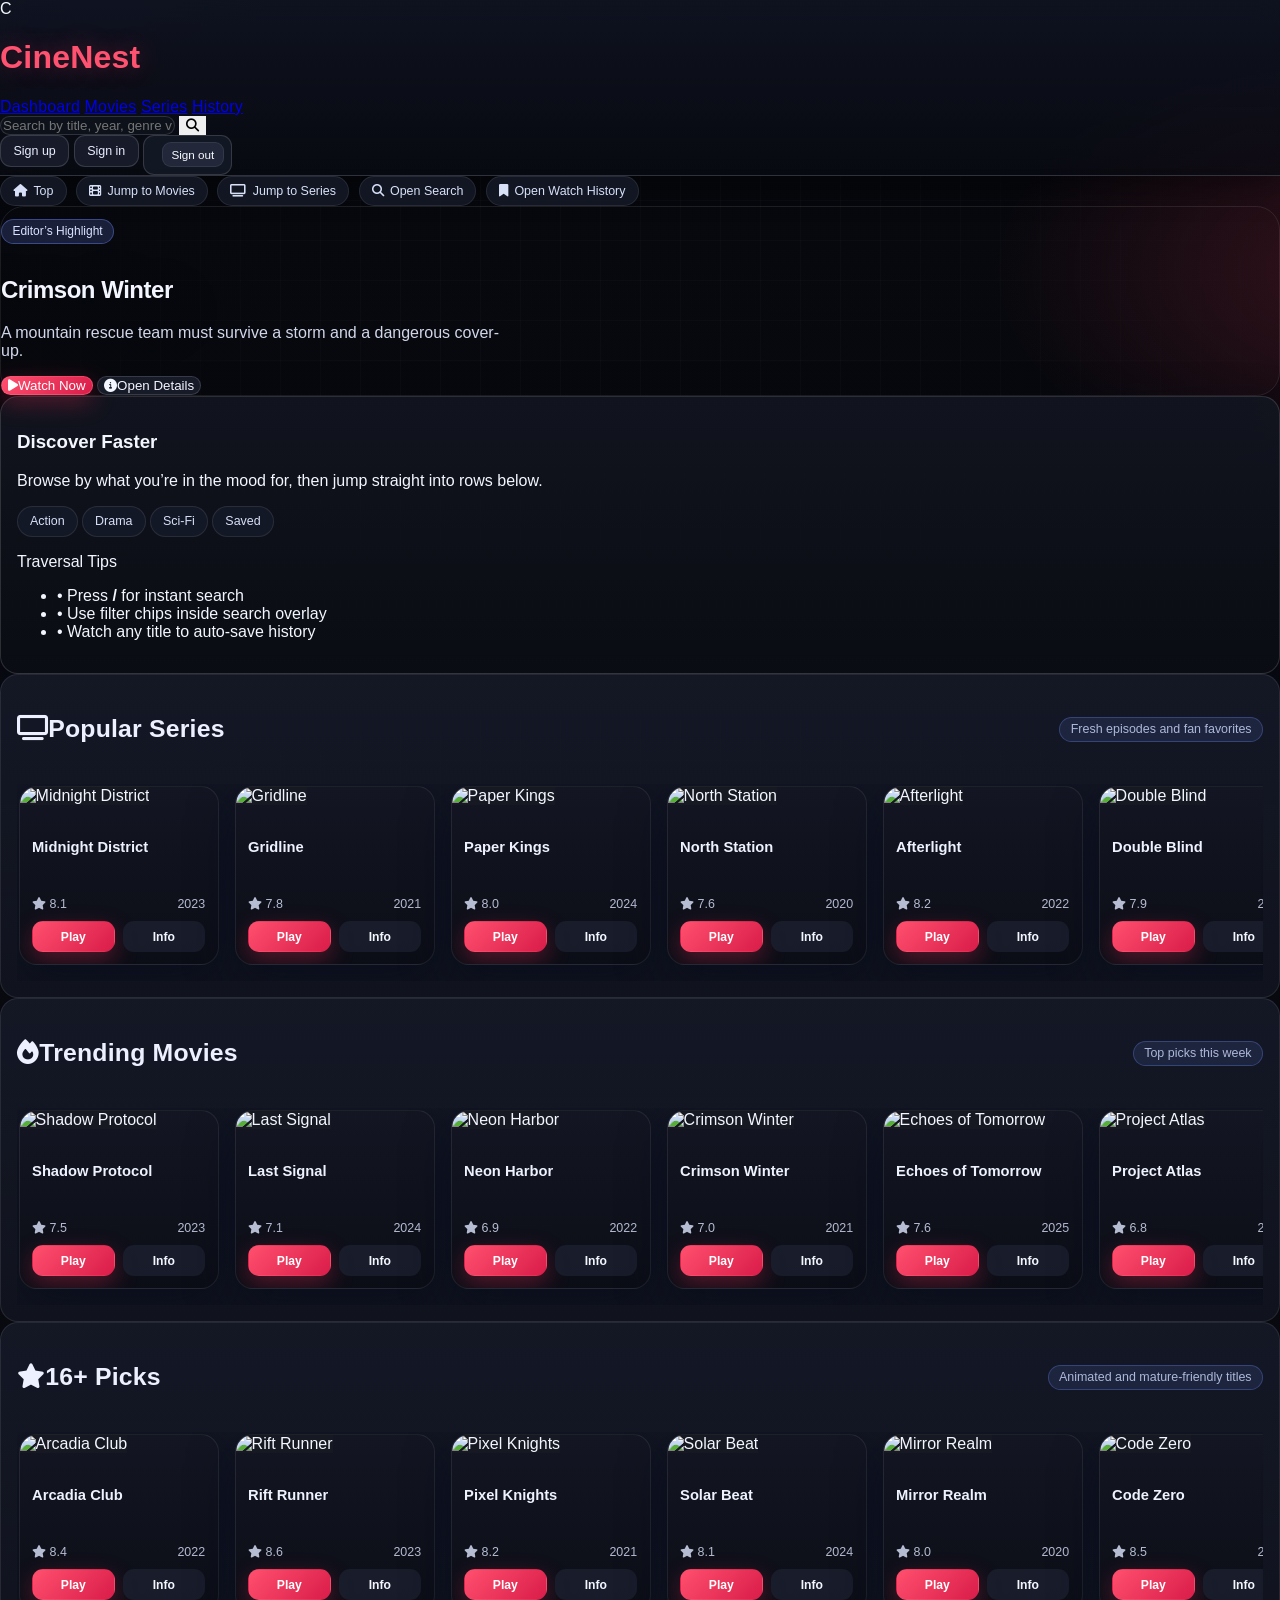
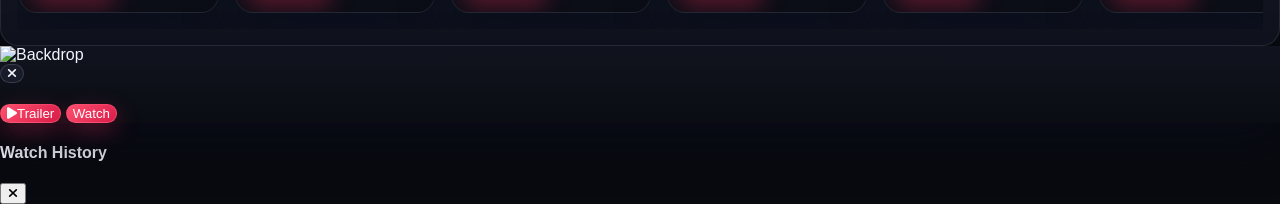
==== index.html @ 712f7b8d "5" ====
<!doctype html>
<html lang="en">
<head>
  <meta charset="UTF-8" />
  <meta name="viewport" content="width=device-width, initial-scale=1.0" />
  <title>CineNest • Discover What To Watch</title>
  <script src="https://cdn.tailwindcss.com"></script>
  <script>
    tailwind.config = {
      theme: {
        extend: {
          colors: {
            "netflix-red": "#E50914",
            "netflix-dark": "#141414",
            "netflix-black": "#000000"
          }
        }
      }
    };
  </script>
  <link rel="icon" href="data:image/svg+xml,%3Csvg xmlns='http://www.w3.org/2000/svg' viewBox='0 0 64 64'%3E%3Cdefs%3E%3ClinearGradient id='g' x1='0' y1='0' x2='1' y2='1'%3E%3Cstop offset='0%25' stop-color='%236d8bff'/%3E%3Cstop offset='100%25' stop-color='%23ff3d5e'/%3E%3C/linearGradient%3E%3C/defs%3E%3Crect width='64' height='64' rx='14' fill='%23090a0f'/%3E%3Cpath d='M16 44V20h6l8 12 8-12h6v24h-6V30l-8 12-8-12v14z' fill='url(%23g)'/%3E%3C/svg%3E" />
  <link rel="stylesheet" href="https://cdnjs.cloudflare.com/ajax/libs/font-awesome/6.5.2/css/all.min.css" />
  <link rel="stylesheet" href="styles.css" />
</head>
<body class="bg-netflix-black text-white min-h-screen app-theme">
  <header id="navbar" class="fixed top-0 inset-x-0 z-50 bg-black/60 backdrop-blur border-b border-white/10">
    <div class="app-shell px-4 lg:px-8 py-4 flex items-center justify-between gap-4">
      <div class="flex items-center gap-3">
        <div class="h-9 w-9 rounded-xl bg-gradient-to-br from-indigo-400 to-rose-500 grid place-items-center font-black text-black">C</div>
        <h1 class="text-netflix-red text-2xl font-bold cursor-pointer brand-mark" onclick="location.href='index.html'">CineNest</h1>
      </div>

      <nav class="hidden lg:flex items-center gap-6 text-sm text-gray-200">
        <a href="#" id="navHome" class="hover:text-white">Dashboard</a>
        <a href="#" id="navMovies" class="hover:text-white">Movies</a>
        <a href="#" id="navTv" class="hover:text-white">Series</a>
        <a href="#" id="navList" class="hover:text-white">History</a>
      </nav>

      <div class="w-full max-w-2xl flex items-center gap-2">
        <div class="relative flex-1 min-w-0">
          <input id="searchInput" class="w-full bg-zinc-900 border border-zinc-700 rounded px-4 py-2 text-sm" placeholder="Search by title, year, genre vibe..." />
          <button id="searchBtn" class="absolute right-2 top-1/2 -translate-y-1/2 h-8 w-8 rounded hover:bg-zinc-800 text-gray-400" aria-label="Search">
            <i class="fa-solid fa-magnifying-glass"></i>
          </button>
        </div>
        <button id="signUpBtn" class="auth-btn">Sign up</button>
        <button id="signInBtn" class="auth-btn">Sign in</button>
        <div id="accountPill" class="hidden account-pill">
          <span id="accountName" class="truncate max-w-[100px]"></span>
          <button id="signOutBtn" class="account-signout">Sign out</button>
        </div>
      </div>
    </div>
  </header>

  <main class="pt-24 app-shell px-4 lg:px-8 pb-12">
    <section class="top-utility-bar mt-2 mb-5">
      <button data-qol-scroll="top" class="utility-pill"><i class="fa-solid fa-house"></i>Top</button>
      <button data-qol-scroll="movies" class="utility-pill"><i class="fa-solid fa-film"></i>Jump to Movies</button>
      <button data-qol-scroll="tv" class="utility-pill"><i class="fa-solid fa-tv"></i>Jump to Series</button>
      <button data-qol-action="search" class="utility-pill"><i class="fa-solid fa-magnifying-glass"></i>Open Search</button>
      <button data-qol-action="list" class="utility-pill"><i class="fa-solid fa-bookmark"></i>Open Watch History</button>
    </section>

    <section id="homeLanding" class="grid grid-cols-1 xl:grid-cols-12 gap-6">
      <div class="xl:col-span-8 relative h-[66vh] overflow-hidden hero-panel">
        <div id="heroBackdrop" class="absolute inset-0 bg-cover bg-center"></div>
        <div class="absolute inset-0 bg-gradient-to-r from-black via-black/40 to-transparent"></div>
        <div class="absolute inset-0 bg-gradient-to-t from-black to-transparent"></div>
        <div class="relative z-10 h-full flex items-end">
          <div class="px-6 lg:px-10 pb-10 max-w-2xl">
            <p class="hero-kicker">Editor’s Highlight</p>
            <h2 id="heroTitle" class="text-4xl lg:text-6xl font-bold">Loading...</h2>
            <p id="heroOverview" class="mt-4 text-gray-300 line-clamp-3">Fetching featured content...</p>
            <div class="mt-6 flex flex-wrap gap-3">
              <button id="heroPlay" class="bg-white text-black px-6 py-3 rounded font-semibold"><i class="fa-solid fa-play mr-2"></i>Watch Now</button>
              <button id="heroInfo" class="bg-zinc-700/80 px-6 py-3 rounded font-semibold"><i class="fa-solid fa-circle-info mr-2"></i>Open Details</button>
            </div>
          </div>
        </div>
      </div>

      <aside class="xl:col-span-4 content-block flex flex-col gap-4">
        <h3 class="text-xl font-semibold">Discover Faster</h3>
        <p class="text-sm text-gray-300">Browse by what you’re in the mood for, then jump straight into rows below.</p>
        <div class="grid grid-cols-2 gap-2">
          <button data-qol-scroll="movies" class="utility-pill justify-center">Action</button>
          <button data-qol-scroll="tv" class="utility-pill justify-center">Drama</button>
          <button data-qol-action="search" class="utility-pill justify-center">Sci-Fi</button>
          <button data-qol-action="list" class="utility-pill justify-center">Saved</button>
        </div>
        <div class="rounded-xl border border-white/10 bg-black/25 p-3 text-sm text-gray-300">
          <p class="font-semibold text-white mb-1">Traversal Tips</p>
          <ul class="space-y-1">
            <li>• Press <strong>/</strong> for instant search</li>
            <li>• Use filter chips inside search overlay</li>
            <li>• Watch any title to auto-save history</li>
          </ul>
        </div>
      </aside>
    </section>

    <section class="py-8 space-y-8">
      <div id="tvSection" class="content-block">
        <div class="row-head">
          <h3><i class="fa-solid fa-tv text-netflix-red mr-2"></i>Popular Series</h3>
          <span class="row-caption">Fresh episodes and fan favorites</span>
        </div>
        <div id="tvRow" class="card-row"></div>
      </div>

      <div id="moviesSection" class="content-block">
        <div class="row-head">
          <h3><i class="fa-solid fa-fire text-netflix-red mr-2"></i>Trending Movies</h3>
          <span class="row-caption">Top picks this week</span>
        </div>
        <div id="moviesRow" class="card-row"></div>
      </div>

      <div class="content-block">
        <div class="row-head">
          <h3><i class="fa-solid fa-star text-netflix-red mr-2"></i>16+ Picks</h3>
          <span class="row-caption">Animated and mature-friendly titles</span>
        </div>
        <div id="animeRow" class="card-row"></div>
      </div>
    </section>
  </main>

  <div id="searchPageOverlay" class="hidden">
    <div class="search-page-shell">
      <button id="closeSearchPageOverlay" class="search-overlay-close" aria-label="Close search overlay">
        <i class="fa-solid fa-xmark"></i>
      </button>
      <iframe id="searchPageFrame" title="Search Results" src="about:blank"></iframe>
    </div>
  </div>

  <div id="detailModal" class="hidden fixed inset-0 z-[70] bg-black/80 p-4 lg:p-10">
    <div class="max-w-5xl mx-auto bg-zinc-900 border border-zinc-700 rounded-xl overflow-hidden max-h-full flex flex-col">
      <div class="relative h-64 lg:h-80">
        <img id="detailBackdrop" class="w-full h-full object-cover" alt="Backdrop" />
        <div class="absolute inset-0 bg-gradient-to-t from-zinc-900 to-transparent"></div>
        <button id="closeDetail" class="absolute top-4 right-4 h-10 w-10 rounded-full bg-black/70"><i class="fa-solid fa-xmark"></i></button>
        <div class="absolute bottom-4 left-4 right-4 flex items-end justify-between gap-4">
          <div>
            <h4 id="detailTitle" class="text-2xl lg:text-4xl font-bold"></h4>
            <p id="detailMeta" class="text-sm text-gray-200 mt-1"></p>
          </div>
          <div class="flex gap-2">
            <button id="trailerBtn" class="bg-netflix-red px-4 py-2 rounded font-semibold"><i class="fa-solid fa-play mr-1"></i>Trailer</button>
            <button id="watchBtn" class="bg-white text-black px-4 py-2 rounded font-semibold">Watch</button>
          </div>
        </div>
      </div>
      <div class="p-4 lg:p-6 overflow-auto space-y-4">
        <p id="detailOverview" class="text-gray-300"></p>
        <div id="trailerWrap" class="hidden aspect-video w-full bg-black rounded overflow-hidden"></div>
      </div>
    </div>
  </div>

  <div id="myListModal" class="hidden fixed inset-0 z-[65] bg-black/70 p-4 lg:p-10">
    <div class="max-w-5xl mx-auto bg-zinc-900 border border-zinc-700 rounded-xl h-full overflow-hidden flex flex-col">
      <div class="p-4 border-b border-zinc-700 flex items-center justify-between gap-4">
        <h4 class="text-2xl font-bold">Watch History</h4>
        <button id="closeMyList" class="h-10 w-10 rounded-full bg-zinc-800"><i class="fa-solid fa-xmark"></i></button>
      </div>
      <div id="myListResults" class="flex-1 overflow-auto p-4 space-y-3"></div>
    </div>
  </div>

  <div id="toast" class="hidden fixed bottom-4 right-4 bg-zinc-800 border border-zinc-600 px-4 py-3 rounded-lg text-sm"></div>

  <script type="module" src="src/main.js"></script>
</body>
</html>
---- styles.css ----
:root {
  --card-width: 200px;
  --bg-base: #090a0f;
  --bg-elev: #121520;
  --bg-soft: #1a1f2e;
  --line: rgba(255, 255, 255, 0.14);
  --line-soft: rgba(255, 255, 255, 0.08);
  --text-main: #f4f6ff;
  --text-soft: #b6bdd3;
  --accent: #ff3d5e;
  --accent-2: #6d8bff;
  --radius-lg: 18px;
  --radius-md: 12px;
  --glow: 0 20px 45px rgba(8, 11, 28, 0.55);
}

* {
  box-sizing: border-box;
}

html,
body {
  margin: 0;
  min-block-size: 100%;
}

body {
  font-family: Inter, "Segoe UI", Arial, sans-serif;
  color: var(--text-main);
  background:
    radial-gradient(1200px 600px at -10% -10%, rgba(109, 139, 255, 0.25), transparent 45%),
    radial-gradient(900px 500px at 110% 15%, rgba(255, 61, 94, 0.2), transparent 46%),
    linear-gradient(180deg, #07080d 0%, #090a0f 100%);
}

body::before {
  content: "";
  position: fixed;
  inset: 0;
  pointer-events: none;
  background-image:
    linear-gradient(rgba(255, 255, 255, 0.018) 1px, transparent 1px),
    linear-gradient(90deg, rgba(255, 255, 255, 0.018) 1px, transparent 1px);
  background-size: 40px 40px;
  mask-image: radial-gradient(circle at center, black 35%, transparent 100%);
  z-index: 0;
}

header,
main,
#searchModal,
#detailModal,
#toast {
  position: relative;
  z-index: 1;
}

#navbar {
  background: linear-gradient(180deg, rgba(16, 20, 34, 0.88), rgba(9, 11, 18, 0.72)) !important;
  backdrop-filter: blur(14px) saturate(150%);
  border-block-end: 1px solid var(--line) !important;
  box-shadow: 0 10px 30px rgba(0, 0, 0, 0.35);
}

#navbar nav a,
#navbar h1 {
  letter-spacing: 0.2px;
}

#navbar h1 {
  color: #ff5270 !important;
  text-shadow: 0 0 24px rgba(255, 61, 94, 0.35);
}

#searchInput {
  background: rgba(15, 18, 28, 0.9) !important;
  border: 1px solid var(--line) !important;
  color: var(--text-main);
  border-radius: 12px !important;
  transition: border-color 0.2s ease, box-shadow 0.2s ease;
}

#searchInput:focus {
  border-color: rgba(109, 139, 255, 0.8) !important;
  box-shadow: 0 0 0 3px rgba(109, 139, 255, 0.2);
  outline: none;
}

#searchBtn {
  border: 1px solid transparent;
  transition: all 0.2s ease;
}

#searchBtn:hover {
  border-color: var(--line);
  color: #ffffff !important;
}

.auth-btn {
  border: 1px solid var(--line);
  background: rgba(26, 31, 46, 0.85);
  color: #e8edff;
  border-radius: 11px;
  padding: 0.5rem 0.78rem;
  font-size: 0.78rem;
  white-space: nowrap;
}

.account-pill {
  display: inline-flex;
  align-items: center;
  gap: 0.5rem;
  border: 1px solid var(--line);
  background: rgba(20, 25, 38, 0.92);
  border-radius: 11px;
  padding: 0.38rem 0.46rem 0.38rem 0.62rem;
  font-size: 0.78rem;
  color: #e8edff;
  white-space: nowrap;
}

.account-signout {
  border: 1px solid var(--line-soft);
  border-radius: 9px;
  background: rgba(36, 42, 60, 0.92);
  padding: 0.32rem 0.52rem;
  color: #f8fbff;
  font-size: 0.73rem;
}

#authModal input,
#authModal button {
  transition: all 0.2s ease;
}

#authModal input:focus {
  outline: none;
  border-color: rgba(109, 139, 255, 0.8);
  box-shadow: 0 0 0 3px rgba(109, 139, 255, 0.2);
}

.auth-page-wrap {
  padding: 2.2rem 1rem;
}

.auth-card {
  inline-size: min(560px, 100%);
  margin-inline: auto;
  border-radius: 18px;
  border: 1px solid var(--line-soft-2);
  background: linear-gradient(180deg, rgba(19, 23, 35, 0.95), rgba(11, 14, 22, 0.94));
  box-shadow: 0 26px 46px rgba(3, 6, 15, 0.58);
  padding: 1.25rem;
}

.auth-title {
  margin: 0;
  font-size: clamp(1.7rem, 4vw, 2.2rem);
  line-height: 1.1;
  letter-spacing: -0.015em;
}

.auth-subtitle {
  margin: 0.5rem 0 1rem;
  color: #c6cde3;
}

.auth-help {
  margin: -0.25rem 0 0.95rem;
  color: #9eaccd;
  font-size: 0.8rem;
}

.auth-form {
  display: grid;
  gap: 0.8rem;
}

.auth-field {
  display: grid;
  gap: 0.36rem;
  font-size: 0.78rem;
  color: #b7c0da;
}

.auth-input {
  inline-size: 100%;
  border: 1px solid var(--line);
  border-radius: 11px;
  background: rgba(19, 23, 35, 0.95);
  color: #f4f6ff;
  padding: 0.62rem 0.78rem;
  font-size: 0.92rem;
}

.auth-input:focus {
  outline: none;
  border-color: rgba(109, 139, 255, 0.82);
  box-shadow: 0 0 0 3px rgba(109, 139, 255, 0.2);
}

.auth-input-code {
  letter-spacing: 0.24em;
}

.auth-message {
  margin: 0;
  font-size: 0.86rem;
}

.auth-submit {
  border: 1px solid rgba(255, 95, 127, 0.55);
  border-radius: 11px;
  background: linear-gradient(135deg, #ff4f6e 0%, #d91d49 100%);
  color: #fff;
  padding: 0.64rem 0.8rem;
  font-weight: 700;
}

.auth-secondary {
  border: 1px solid var(--line);
  border-radius: 10px;
  background: rgba(26, 31, 46, 0.88);
  color: #edf2ff;
  padding: 0.46rem 0.72rem;
  font-size: 0.82rem;
}

.auth-links {
  margin-top: 1rem;
  display: grid;
  gap: 0.45rem;
  font-size: 0.92rem;
  color: #b9c3df;
}

.auth-links p {
  margin: 0;
}

.auth-links a {
  color: #f1f5ff;
  text-decoration: underline;
}

.auth-links-inline {
  grid-template-columns: auto 1fr;
  align-items: center;
  gap: 0.9rem;
}

#heroBackdrop {
  filter: saturate(1.05) contrast(1.1) brightness(0.72);
  transform: scale(1.02);
}

#heroTitle {
  font-weight: 800;
  letter-spacing: -0.02em;
  text-shadow: 0 20px 50px rgba(0, 0, 0, 0.7);
}

#heroOverview {
  color: #d1d7ea !important;
  max-inline-size: 58ch;
}

#heroPlay,
#heroInfo,
#watchBtn,
#trailerBtn,
#detailsBtn,
#prevPage,
#nextPage,
#closeSearch,
#closeDetail,
.media-actions button {
  border-radius: 11px !important;
  transition: transform 0.2s ease, box-shadow 0.2s ease, background-color 0.2s ease, border-color 0.2s ease;
}

#heroPlay,
#watchBtn,
#detailsBtn,
.btn-play,
#trailerBtn {
  background: linear-gradient(135deg, #ff4f6e 0%, #d91d49 100%) !important;
  color: #fff !important;
  border: 1px solid rgba(255, 95, 127, 0.55);
  box-shadow: 0 8px 22px rgba(221, 41, 78, 0.35);
}

#heroInfo,
.btn-info,
#prevPage,
#nextPage,
#closeSearch,
#closeDetail {
  background: rgba(26, 31, 46, 0.85) !important;
  color: var(--text-main) !important;
  border: 1px solid var(--line);
}

#heroPlay:hover,
#watchBtn:hover,
#detailsBtn:hover,
.btn-play:hover,
#trailerBtn:hover,
#heroInfo:hover,
.btn-info:hover,
#prevPage:hover,
#nextPage:hover,
#closeSearch:hover,
#closeDetail:hover,
.media-actions button:hover {
  transform: translateY(-1px);
  box-shadow: 0 14px 28px rgba(0, 0, 0, 0.35);
}

.row-head {
  display: flex;
  align-items: center;
  justify-content: space-between;
  margin-block-end: 1rem;
}

.row-head h3 {
  font-size: clamp(1.1rem, 2vw, 1.55rem);
  font-weight: 750;
  letter-spacing: 0.2px;
  color: #ecf0ff;
}

.card-row {
  display: flex;
  gap: 1rem;
  overflow-x: auto;
  padding: 0.15rem 0.1rem 0.95rem;
  scroll-behavior: smooth;
  scrollbar-width: none;
}

.card-row::-webkit-scrollbar {
  display: none;
}

.media-card {
  min-inline-size: var(--card-width);
  inline-size: var(--card-width);
  border-radius: var(--radius-lg);
  overflow: hidden;
  background: linear-gradient(180deg, rgba(20, 23, 35, 0.96), rgba(12, 14, 22, 0.96));
  border: 1px solid var(--line-soft);
  box-shadow: var(--glow);
  transition: transform 0.28s ease, box-shadow 0.28s ease, border-color 0.28s ease;
}

.media-card:hover {
  transform: translateY(-6px) scale(1.018);
  border-color: rgba(109, 139, 255, 0.38);
  box-shadow:
    0 24px 48px rgba(6, 8, 16, 0.7),
    0 0 0 1px rgba(109, 139, 255, 0.18);
}

.media-poster {
  inline-size: 100%;
  block-size: 270px;
  object-fit: cover;
  background: #171922;
  transition: transform 0.35s ease, filter 0.35s ease;
}

.media-card:hover .media-poster {
  transform: scale(1.04);
  filter: saturate(1.08) contrast(1.06);
}

.media-content {
  padding: 0.78rem;
}

.media-title {
  font-size: 0.92rem;
  font-weight: 700;
  line-height: 1.35;
  color: #eef2ff;
  display: -webkit-box;
  -webkit-line-clamp: 2;
  line-clamp: 2;
  -webkit-box-orient: vertical;
  overflow: hidden;
  min-block-size: 2.5rem;
}

.media-meta {
  font-size: 0.78rem;
  color: var(--text-soft);
  margin-block-start: 0.45rem;
  display: flex;
  justify-content: space-between;
}

.media-actions {
  margin-block-start: 0.65rem;
  display: flex;
  gap: 0.5rem;
}

.media-actions button {
  flex: 1;
  border: 1px solid transparent;
  border-radius: 10px;
  padding: 0.45rem;
  font-size: 0.76rem;
  font-weight: 600;
  cursor: pointer;
}

#searchModal,
#detailModal {
  backdrop-filter: blur(4px);
}

#searchModal {
  z-index: 9999 !important;
}

#detailModal {
  z-index: 230 !important;
}

#searchModal > div,
#detailModal > div,
#playerWrap,
#serverList,
main aside,
#genres span {
  border-color: var(--line) !important;
}

#searchModal > div,
#detailModal > div,
#playerWrap,
main aside {
  background: linear-gradient(180deg, rgba(18, 21, 32, 0.94), rgba(11, 13, 20, 0.95)) !important;
  box-shadow: var(--glow);
}

#searchResults {
  scrollbar-width: thin;
  scrollbar-color: rgba(109, 139, 255, 0.5) transparent;
}

#searchResults::-webkit-scrollbar {
  inline-size: 8px;
}

#searchResults::-webkit-scrollbar-thumb {
  background: linear-gradient(180deg, rgba(109, 139, 255, 0.8), rgba(255, 61, 94, 0.75));
  border-radius: 999px;
}

.search-card {
  border: 1px solid var(--line);
  border-radius: 14px;
  overflow: hidden;
  background: linear-gradient(180deg, rgba(22, 25, 37, 0.95), rgba(12, 14, 22, 0.95));
  transition: transform 0.22s ease, border-color 0.22s ease, box-shadow 0.22s ease;
}

.search-card:hover {
  transform: translateY(-4px);
  border-color: rgba(109, 139, 255, 0.52);
  box-shadow: 0 18px 32px rgba(7, 9, 18, 0.58);
}

#searchPageOverlay {
  position: fixed;
  inset: 0;
  z-index: 10000;
  padding: clamp(0.8rem, 2vw, 1.25rem);
  background: rgba(4, 6, 12, 0.66);
  backdrop-filter: blur(6px);
  opacity: 0;
  pointer-events: none;
  transition: opacity 0.26s ease;
}

#searchPageOverlay.is-open {
  opacity: 1;
  pointer-events: auto;
}

#searchPageOverlay .search-page-shell {
  position: relative;
  inline-size: min(1260px, 100%);
  block-size: min(90vh, 980px);
  margin: 0 auto;
  border: 1px solid var(--line);
  border-radius: 18px;
  overflow: hidden;
  box-shadow:
    0 26px 70px rgba(0, 0, 0, 0.62),
    0 0 0 1px rgba(109, 139, 255, 0.18);
  transform: translateY(26px) scale(0.965);
  opacity: 0;
  transition: transform 0.34s cubic-bezier(0.2, 0.9, 0.2, 1), opacity 0.3s ease;
}

#searchPageOverlay.is-open .search-page-shell {
  transform: translateY(0) scale(1);
  opacity: 1;
}

#searchPageFrame {
  inline-size: 100%;
  block-size: 100%;
  border: 0;
  background: transparent;
}

.search-overlay-close {
  position: absolute;
  inset-inline-end: 0.9rem;
  inset-block-start: 0.9rem;
  z-index: 3;
  inline-size: 2.5rem;
  block-size: 2.5rem;
  border: 1px solid var(--line);
  border-radius: 999px;
  color: #fff;
  background: rgba(14, 17, 28, 0.88);
  transition: transform 0.2s ease, background-color 0.2s ease;
}

.search-overlay-close:hover {
  transform: translateY(-1px);
  background: rgba(28, 33, 50, 0.94);
}

.search-card img {
  inline-size: 100%;
  block-size: 190px;
  object-fit: cover;
  background: #1a1d28;
}

.search-card .text {
  padding: 0.68rem;
}

.history-card {
  inline-size: 100%;
  display: grid;
  grid-template-columns: 84px 1fr;
  gap: 0.85rem;
  align-items: center;
  border: 1px solid var(--line);
  border-radius: 14px;
  background: linear-gradient(180deg, rgba(22, 25, 37, 0.95), rgba(12, 14, 22, 0.95));
  padding: 0.68rem;
  transition: transform 0.2s ease, border-color 0.2s ease, box-shadow 0.2s ease;
  text-align: start;
}

.history-card:hover {
  transform: translateY(-2px);
  border-color: rgba(109, 139, 255, 0.52);
  box-shadow: 0 14px 28px rgba(7, 9, 18, 0.48);
}

.history-card-poster {
  inline-size: 84px;
  block-size: 112px;
  border-radius: 10px;
  object-fit: cover;
  border: 1px solid var(--line-soft);
  background: #1a1d28;
}

.history-card-body {
  min-inline-size: 0;
  display: grid;
  gap: 0.45rem;
}

.history-card-top {
  display: flex;
  align-items: start;
  justify-content: space-between;
  gap: 0.6rem;
}

.history-card-title {
  margin: 0;
  font-weight: 700;
  font-size: 0.98rem;
}

.history-card-type {
  border: 1px solid var(--line);
  border-radius: 999px;
  padding: 0.16rem 0.48rem;
  font-size: 0.68rem;
  color: #cfd7ef;
  white-space: nowrap;
}

.history-card-meta {
  margin: 0;
  font-size: 0.78rem;
  color: #aeb8d6;
}

.history-card-foot {
  display: flex;
  align-items: center;
  gap: 0.7rem;
  flex-wrap: wrap;
  color: #c9d2eb;
  font-size: 0.78rem;
}

.history-card-open {
  margin-inline-start: auto;
  color: #f3f6ff;
  text-decoration: underline;
}

.filter-btn {
  padding: 0.4rem 0.82rem;
  border-radius: 9999px;
  border: 1px solid var(--line);
  background: rgba(27, 31, 46, 0.8);
  color: #d3daef;
}

.filter-btn.active {
  background: linear-gradient(135deg, rgba(255, 61, 94, 0.94), rgba(109, 139, 255, 0.9));
  border-color: rgba(255, 255, 255, 0.3);
  color: #fff;
}

#toast {
  background: linear-gradient(180deg, rgba(19, 23, 36, 0.95), rgba(12, 15, 23, 0.95)) !important;
  border-color: var(--line) !important;
  color: #e8edff;
  box-shadow: 0 15px 35px rgba(0, 0, 0, 0.38);
}

#playerWrap {
  border-radius: var(--radius-lg) !important;
}

.player-next-overlay {
  position: absolute;
  inset-inline-end: 14px;
  inset-block-start: 14px;
  z-index: 5;
  display: inline-flex;
  align-items: center;
  gap: 0.45rem;
  padding: 0.52rem 0.82rem;
  border-radius: 999px;
  border: 1px solid rgba(255, 255, 255, 0.28);
  background: rgba(12, 15, 24, 0.78);
  color: #ffffff;
  backdrop-filter: blur(6px);
  transition: transform 0.22s ease, background-color 0.2s ease, opacity 0.24s ease;
  opacity: 0;
  transform: translateY(-6px) scale(0.98);
}

.player-next-overlay:not(.hidden) {
  opacity: 0.96;
  transform: translateY(0) scale(1);
}

.player-next-overlay:hover {
  transform: translateY(-1px);
  background: rgba(24, 30, 46, 0.92);
}

#serverList button {
  background: rgba(22, 27, 40, 0.86);
  border: 1px solid var(--line);
  color: #dce3ff;
  border-radius: 11px;
}

#serverList button:hover {
  background: rgba(34, 40, 58, 0.95);
}

main aside {
  border: 1px solid var(--line);
  border-radius: var(--radius-lg);
  padding: 1rem;
}

main aside img {
  border-radius: 14px !important;
}

#genres span {
  background: rgba(28, 34, 49, 0.88) !important;
  color: #e2e8ff;
  border-radius: 999px !important;
}

@media (max-width: 1024px) {
  :root {
    --card-width: 172px;
  }

  .media-poster {
    block-size: 240px;
  }
}

@media (max-width: 640px) {
  .media-actions {
    flex-direction: column;
  }

  #heroTitle {
    font-size: clamp(2rem, 9vw, 2.7rem);
  }

  #heroOverview {
    font-size: 0.97rem;
  }
}

/* ---------- Full Revamp v2 ---------- */
.app-shell {
  inline-size: min(1320px, 100%);
  margin-inline: auto;
}

.app-theme {
  --panel: rgba(18, 22, 34, 0.82);
  --panel-strong: rgba(21, 25, 39, 0.94);
  --line-strong: rgba(123, 152, 255, 0.22);
  --line-soft-2: rgba(255, 255, 255, 0.09);
}

.brand-mark {
  letter-spacing: 0.5px;
}

.top-utility-bar {
  display: flex;
  flex-wrap: wrap;
  gap: 0.6rem;
}

.utility-pill {
  display: inline-flex;
  align-items: center;
  gap: 0.4rem;
  padding: 0.45rem 0.75rem;
  border-radius: 999px;
  background: rgba(22, 27, 42, 0.8);
  border: 1px solid var(--line-soft-2);
  color: #d8e0f8;
  font-size: 0.78rem;
}

.hero-panel {
  border-radius: 24px;
  border: 1px solid var(--line-soft-2);
  box-shadow: 0 30px 55px rgba(4, 6, 12, 0.55);
}

.hero-kicker {
  display: inline-flex;
  align-items: center;
  padding: 0.28rem 0.65rem;
  border-radius: 999px;
  background: rgba(109, 139, 255, 0.18);
  border: 1px solid rgba(109, 139, 255, 0.4);
  color: #d9e2ff;
  font-size: 0.75rem;
  margin-block-end: 0.75rem;
}

.content-block {
  border-radius: 18px;
  border: 1px solid var(--line-soft-2);
  background: linear-gradient(180deg, var(--panel-strong), var(--panel));
  padding: 1rem;
}

.row-caption {
  font-size: 0.78rem;
  color: #aeb8d9;
  background: rgba(109, 139, 255, 0.12);
  border: 1px solid rgba(109, 139, 255, 0.3);
  border-radius: 999px;
  padding: 0.3rem 0.65rem;
}

.quick-dock-wrap {
  position: fixed;
  inset-inline-end: 18px;
  inset-block-start: 50%;
  transform: translateY(-50%);
  z-index: 120;
}

.quick-dock {
  display: flex;
  flex-direction: column;
  gap: 0.45rem;
  padding: 0.5rem;
  border-radius: 16px;
  background: rgba(13, 16, 26, 0.85);
  border: 1px solid var(--line-soft-2);
  backdrop-filter: blur(10px);
  box-shadow: 0 14px 28px rgba(0, 0, 0, 0.35);
}

.quick-dock-btn {
  inline-size: 2.3rem;
  block-size: 2.3rem;
  border-radius: 12px;
  border: 1px solid var(--line-soft-2);
  background: rgba(26, 30, 45, 0.86);
  color: #e6edff;
  display: grid;
  place-items: center;
  transition: all 0.2s ease;
}

.quick-dock-btn:hover {
  transform: translateY(-1px) scale(1.04);
  border-color: rgba(109, 139, 255, 0.6);
  background: rgba(43, 49, 72, 0.95);
}

.watch-side-panel {
  border-radius: 18px;
  border: 1px solid var(--line-soft-2);
  background: linear-gradient(180deg, var(--panel-strong), var(--panel));
  padding: 1rem;
  block-size: fit-content;
  position: sticky;
  inset-block-start: 98px;
}

.watch-hero {
  border: 1px solid var(--line-soft-2);
  border-radius: 18px;
  background: linear-gradient(180deg, rgba(18, 22, 34, 0.88), rgba(13, 17, 26, 0.85));
  padding: 1rem 1.1rem;
}

.watch-kicker {
  font-size: 0.74rem;
  color: #d6deff;
  text-transform: uppercase;
  letter-spacing: 0.14em;
}

.watch-heading {
  font-size: clamp(1.4rem, 2.5vw, 2rem);
  margin-block-start: 0.25rem;
  font-weight: 780;
  color: #eff3ff;
}

.watch-subtext {
  margin-block-start: 0.25rem;
  color: #aeb8d9;
  font-size: 0.92rem;
}

#searchQueryDisplay {
  opacity: 0.95;
  color: #d8e0ff !important;
}

.search-shell {
  position: relative;
}

.search-floating-query {
  position: absolute;
  inset-block-start: 10px;
  inset-inline-start: 50%;
  transform: translateX(-50%);
  z-index: 2;
  padding: 0.45rem 0.85rem;
  border-radius: 999px;
  background: linear-gradient(135deg, rgba(109, 139, 255, 0.95), rgba(255, 61, 94, 0.92));
  color: #ffffff;
  font-size: 0.82rem;
  font-weight: 650;
  letter-spacing: 0.01em;
  box-shadow: 0 10px 22px rgba(0, 0, 0, 0.35);
}

#episodeControls {
  border-radius: 14px !important;
}

#episodeControls select {
  background: rgba(20, 24, 36, 0.95) !important;
  border-color: var(--line-soft-2) !important;
}

@media (max-width: 1100px) {
  .quick-dock-wrap {
    display: none;
  }

  .watch-side-panel {
    position: static;
  }
}

.watch-topbar {
  border-bottom: 1px solid var(--line-soft-2);
  background: linear-gradient(180deg, rgba(12, 15, 24, 0.95), rgba(10, 12, 20, 0.84));
  position: sticky;
  top: 0;
  z-index: 80;
  backdrop-filter: blur(12px);
}

.watch-live-pill {
  display: inline-flex;
  align-items: center;
  gap: 0.38rem;
  font-size: 0.72rem;
  border-radius: 999px;
  padding: 0.25rem 0.6rem;
  border: 1px solid rgba(255, 98, 129, 0.5);
  background: rgba(255, 61, 94, 0.14);
  color: #ffd8e1;
}

.watch-live-pill i {
  font-size: 0.5rem;
  color: #ff5b7d;
}

.watch-nav-btn {
  display: inline-flex;
  align-items: center;
  gap: 0.45rem;
  padding: 0.52rem 0.86rem;
  border-radius: 11px;
  border: 1px solid var(--line-soft-2);
  background: rgba(23, 28, 42, 0.9);
  color: #e7edff;
  font-size: 0.84rem;
}

.watch-page {
  padding-top: 1.35rem;
}

.watch-layout {
  display: grid;
  grid-template-columns: minmax(0, 1.7fr) minmax(300px, 0.9fr);
  gap: 1rem;
}

.watch-main-panel,
.watch-side-card {
  border-radius: 18px;
  border: 1px solid var(--line-soft-2);
  background: linear-gradient(180deg, rgba(18, 22, 35, 0.96), rgba(10, 13, 22, 0.95));
}

.watch-main-panel {
  padding: 0.9rem;
}

.watch-main-head {
  display: flex;
  align-items: flex-start;
  justify-content: space-between;
  gap: 0.8rem;
  margin-bottom: 0.8rem;
}

.watch-content-title {
  font-size: clamp(1.5rem, 2.5vw, 2.3rem);
  font-weight: 800;
  line-height: 1.1;
  max-width: 24ch;
}

.watch-content-meta {
  margin-top: 0.28rem;
  color: #b8c0da;
  font-size: 0.86rem;
}

.watch-details-btn {
  flex-shrink: 0;
  display: inline-flex;
  align-items: center;
  gap: 0.42rem;
  padding: 0.5rem 0.82rem;
  border-radius: 10px;
  border: 1px solid var(--line-soft-2);
  background: rgba(26, 31, 46, 0.88);
  color: #edf2ff;
  font-size: 0.83rem;
  font-weight: 600;
}

#playerWrap {
  border: 1px solid rgba(109, 139, 255, 0.25) !important;
  box-shadow: 0 24px 48px rgba(5, 8, 17, 0.7);
}

.watch-controls-block {
  margin-top: 0.85rem;
  border-radius: 14px;
  border: 1px solid var(--line-soft-2);
  background: rgba(17, 21, 33, 0.72);
  padding: 0.85rem;
}

.watch-side-card {
  padding: 0.95rem;
  position: sticky;
  top: 88px;
  height: fit-content;
}

.watch-poster {
  width: 100%;
  aspect-ratio: 2 / 3;
  object-fit: cover;
  border-radius: 14px;
  border: 1px solid var(--line-soft-2);
  margin-bottom: 0.85rem;
  background: rgba(11, 14, 23, 0.95);
}

.watch-overview {
  color: #ced6ee;
  line-height: 1.6;
  font-size: 0.92rem;
}

.watch-mobile-info {
  display: none;
}

@media (max-width: 1100px) {
  .watch-layout {
    grid-template-columns: 1fr;
  }

  .watch-side-card {
    position: static;
  }

  .watch-mobile-info {
    display: block;
  }

  .watch-side-card {
    display: none;
  }

  .watch-content-title,
  .watch-content-meta {
    display: none;
  }

  .watch-main-head {
    justify-content: flex-end;
  }
}

@media (max-width: 700px) {
  .watch-live-pill {
    display: none;
  }

  .watch-nav-btn {
    padding: 0.48rem 0.66rem;
  }

  .watch-nav-btn i {
    margin-right: 0;
  }
}
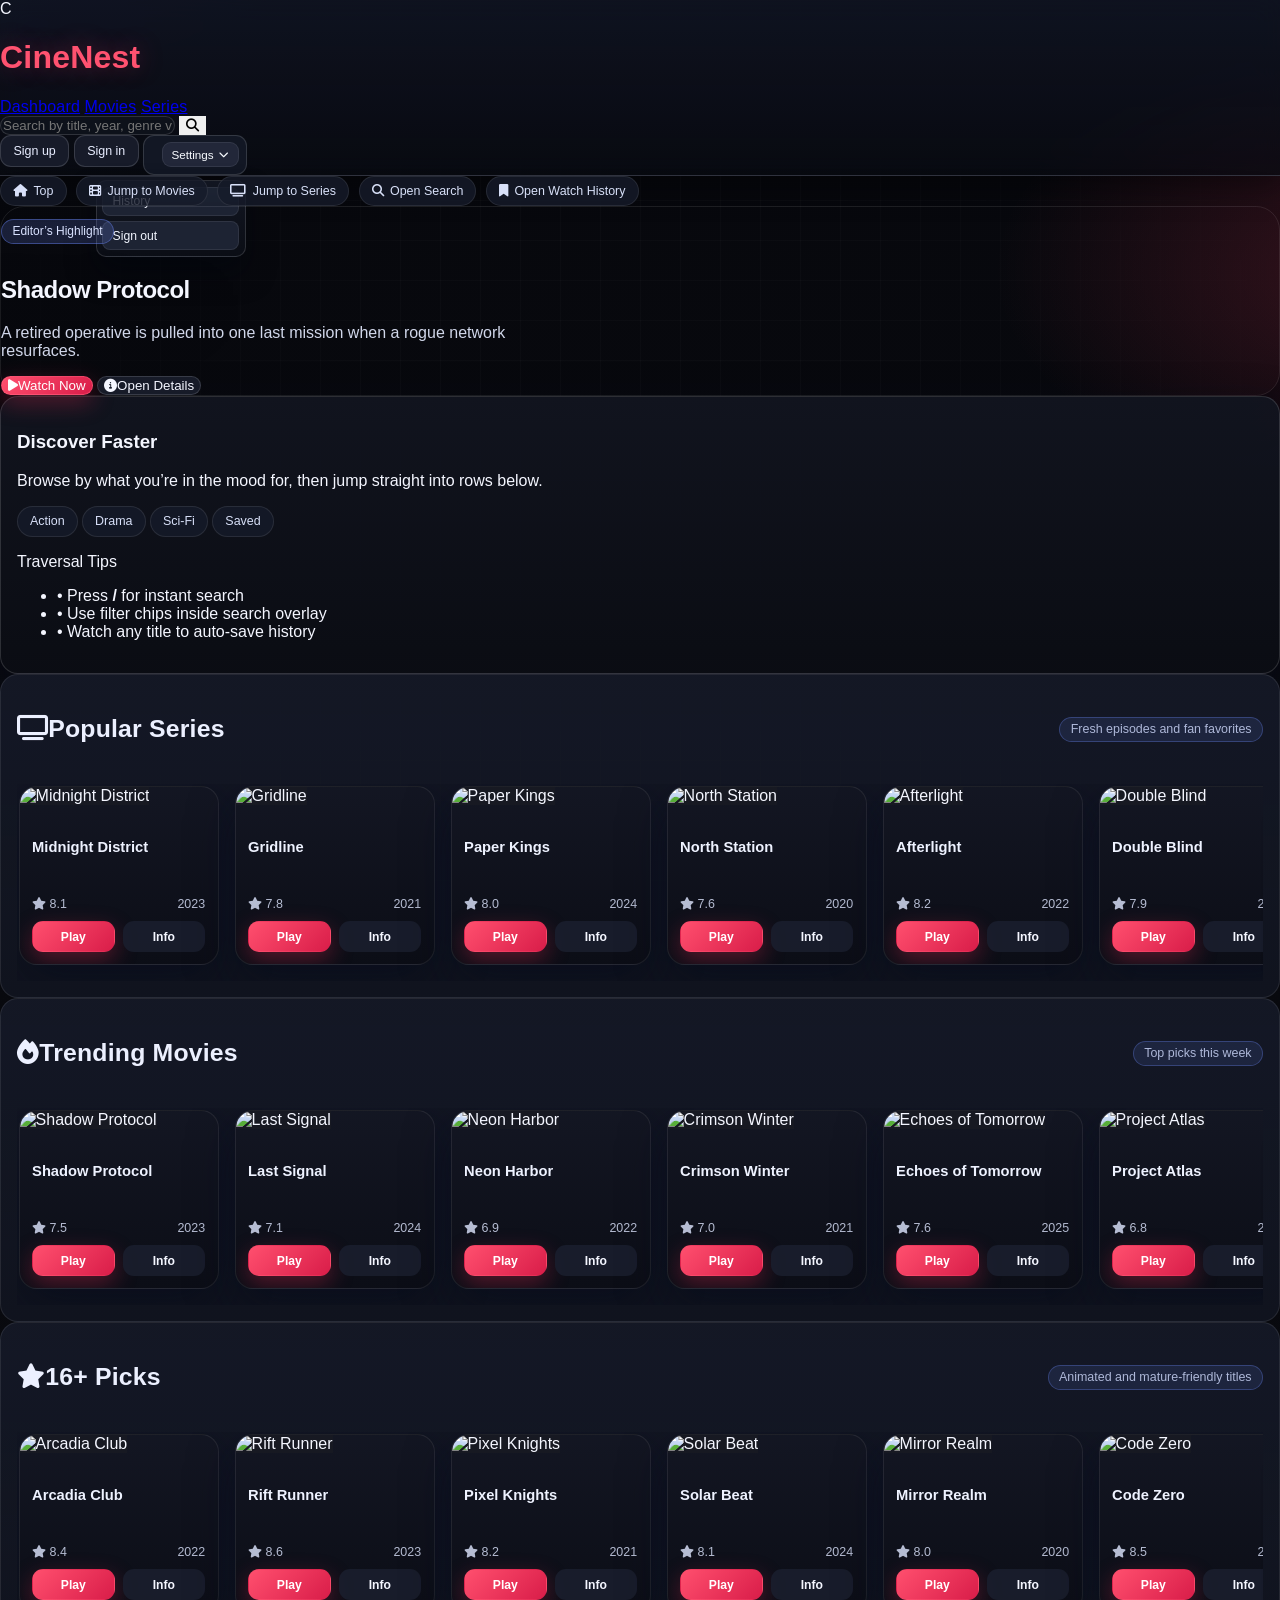
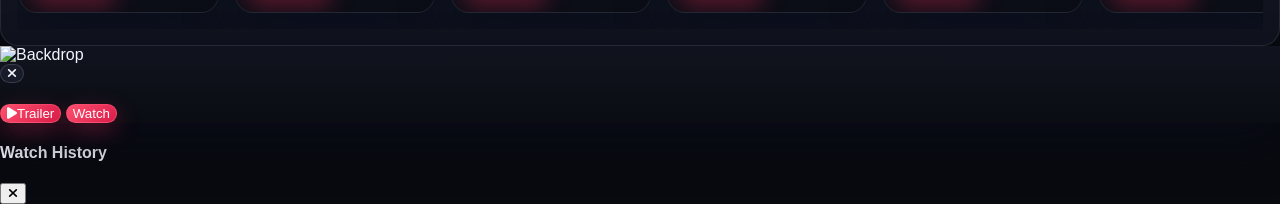
==== commit 059db9d3: "555" ====
--- a/index.html
+++ b/index.html
@@ -34,7 +34,6 @@
         <a href="#" id="navHome" class="hover:text-white">Dashboard</a>
         <a href="#" id="navMovies" class="hover:text-white">Movies</a>
         <a href="#" id="navTv" class="hover:text-white">Series</a>
-        <a href="#" id="navList" class="hover:text-white">History</a>
       </nav>
 
       <div class="w-full max-w-2xl flex items-center gap-2">
@@ -48,7 +47,13 @@
         <button id="signInBtn" class="auth-btn">Sign in</button>
         <div id="accountPill" class="hidden account-pill">
           <span id="accountName" class="truncate max-w-[100px]"></span>
-          <button id="signOutBtn" class="account-signout">Sign out</button>
+          <button id="accountSettingsBtn" class="account-settings" type="button">
+            Settings <i class="fa-solid fa-chevron-down"></i>
+          </button>
+          <div id="accountDropdown" class="hidden account-dropdown">
+            <button id="navList" type="button" class="account-dropdown-item">History</button>
+            <button id="signOutBtn" type="button" class="account-dropdown-item">Sign out</button>
+          </div>
         </div>
       </div>
     </div>
--- a/styles.css
+++ b/styles.css
@@ -110,6 +110,7 @@
   display: inline-flex;
   align-items: center;
   gap: 0.5rem;
+  position: relative;
   border: 1px solid var(--line);
   background: rgba(20, 25, 38, 0.92);
   border-radius: 11px;
@@ -126,6 +127,48 @@
   padding: 0.32rem 0.52rem;
   color: #f8fbff;
   font-size: 0.73rem;
+}
+
+.account-settings {
+  border: 1px solid var(--line-soft);
+  border-radius: 9px;
+  background: rgba(36, 42, 60, 0.92);
+  padding: 0.32rem 0.52rem;
+  color: #f8fbff;
+  font-size: 0.73rem;
+  display: inline-flex;
+  align-items: center;
+  gap: 0.35rem;
+}
+
+.account-settings i {
+  font-size: 0.62rem;
+}
+
+.account-dropdown {
+  position: absolute;
+  inset-inline-end: 0;
+  inset-block-start: calc(100% + 0.42rem);
+  min-inline-size: 150px;
+  border: 1px solid var(--line);
+  border-radius: 10px;
+  background: linear-gradient(180deg, rgba(19, 23, 35, 0.97), rgba(11, 14, 22, 0.96));
+  box-shadow: 0 16px 28px rgba(2, 5, 14, 0.52);
+  padding: 0.34rem;
+  display: grid;
+  gap: 0.3rem;
+  z-index: 40;
+}
+
+.account-dropdown-item {
+  inline-size: 100%;
+  border: 1px solid var(--line-soft);
+  border-radius: 8px;
+  background: rgba(32, 38, 55, 0.9);
+  color: #f2f6ff;
+  padding: 0.42rem 0.58rem;
+  font-size: 0.76rem;
+  text-align: start;
 }
 
 #authModal input,
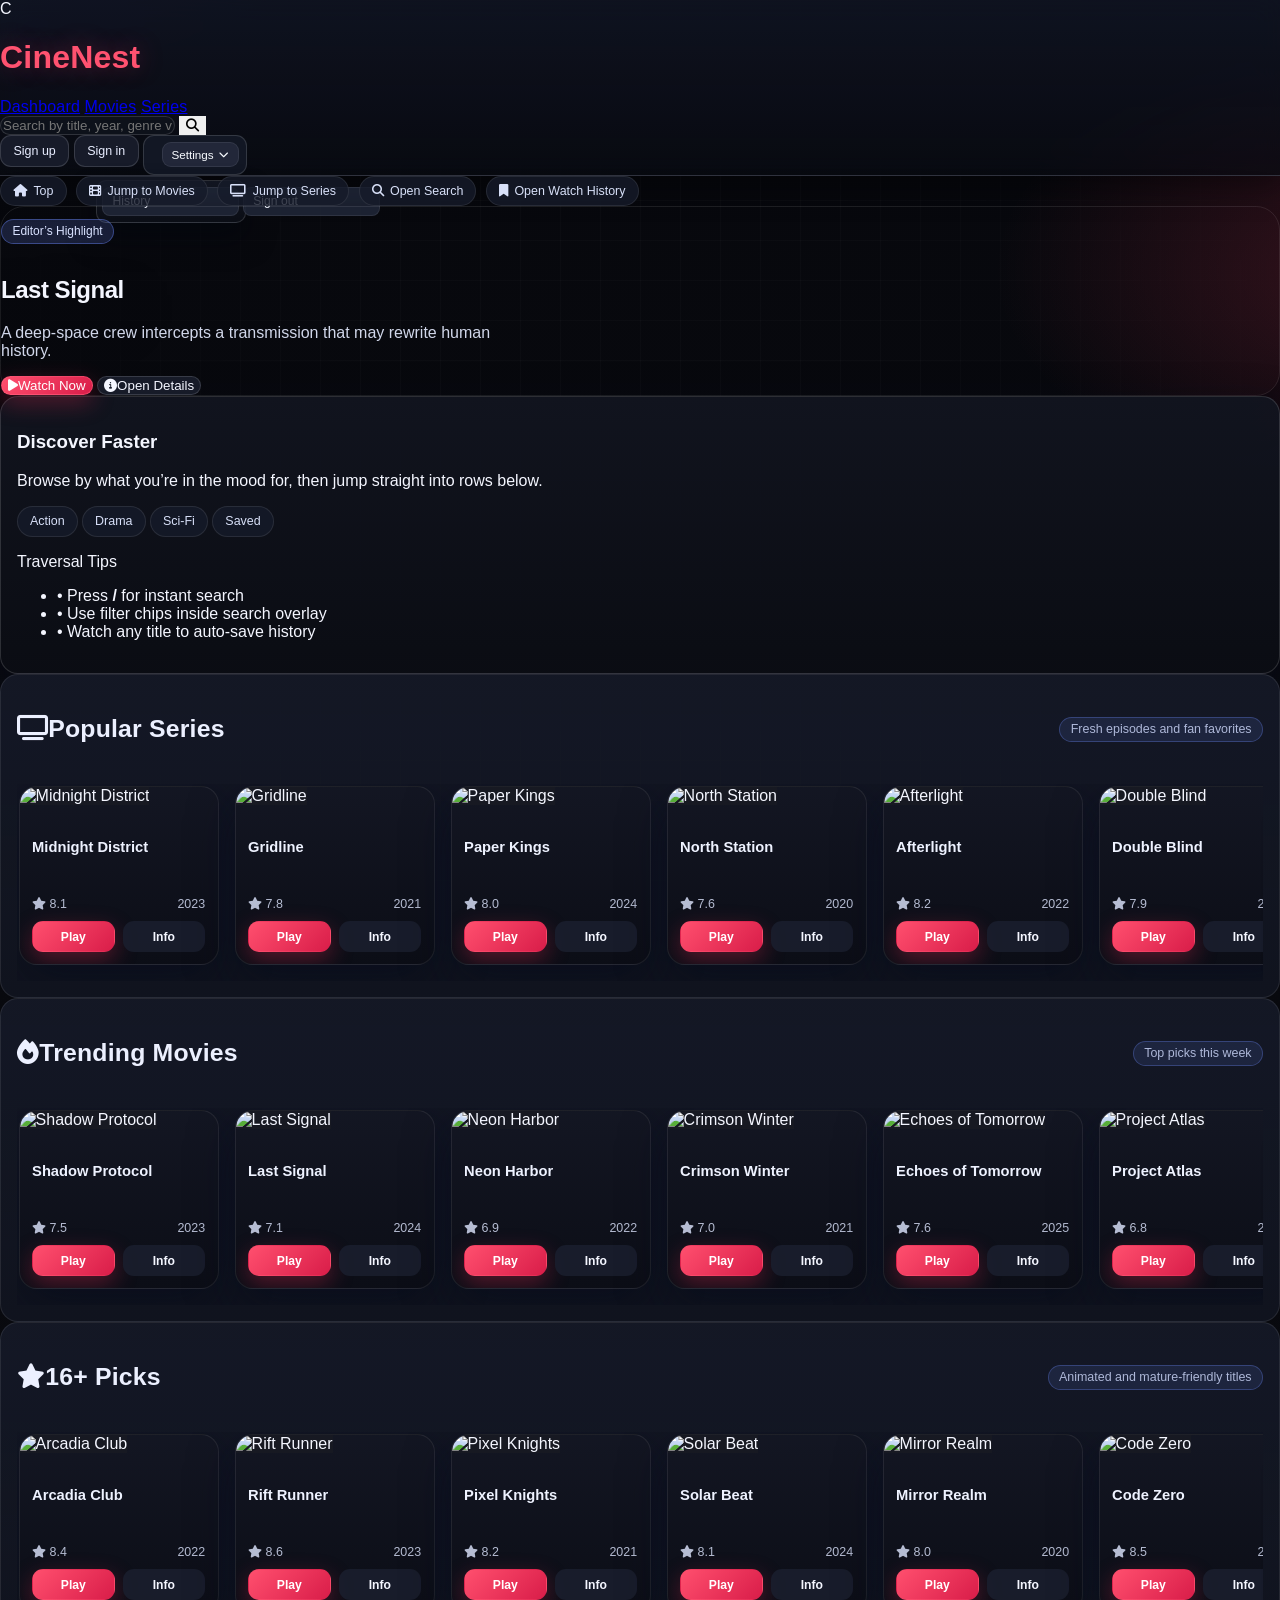
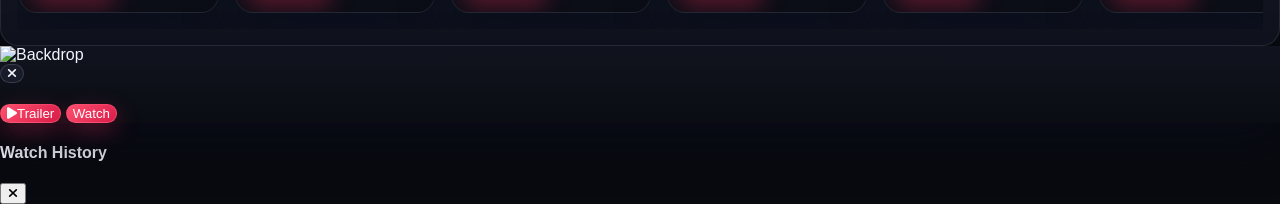
==== commit fbad8eef: "ggg" ====
--- a/index.html
+++ b/index.html
@@ -27,7 +27,7 @@
     <div class="app-shell px-4 lg:px-8 py-4 flex items-center justify-between gap-4">
       <div class="flex items-center gap-3">
         <div class="h-9 w-9 rounded-xl bg-gradient-to-br from-indigo-400 to-rose-500 grid place-items-center font-black text-black">C</div>
-        <h1 class="text-netflix-red text-2xl font-bold cursor-pointer brand-mark" onclick="location.href='index.html'">CineNest</h1>
+        <h1 class="text-netflix-red text-2xl font-bold cursor-pointer brand-mark" onclick="location.href='/'">CineNest</h1>
       </div>
 
       <nav class="hidden lg:flex items-center gap-6 text-sm text-gray-200">
--- a/styles.css
+++ b/styles.css
@@ -155,9 +155,12 @@
   background: linear-gradient(180deg, rgba(19, 23, 35, 0.97), rgba(11, 14, 22, 0.96));
   box-shadow: 0 16px 28px rgba(2, 5, 14, 0.52);
   padding: 0.34rem;
-  display: grid;
   gap: 0.3rem;
   z-index: 40;
+}
+
+.account-dropdown:not(.hidden) {
+  display: grid;
 }
 
 .account-dropdown-item {
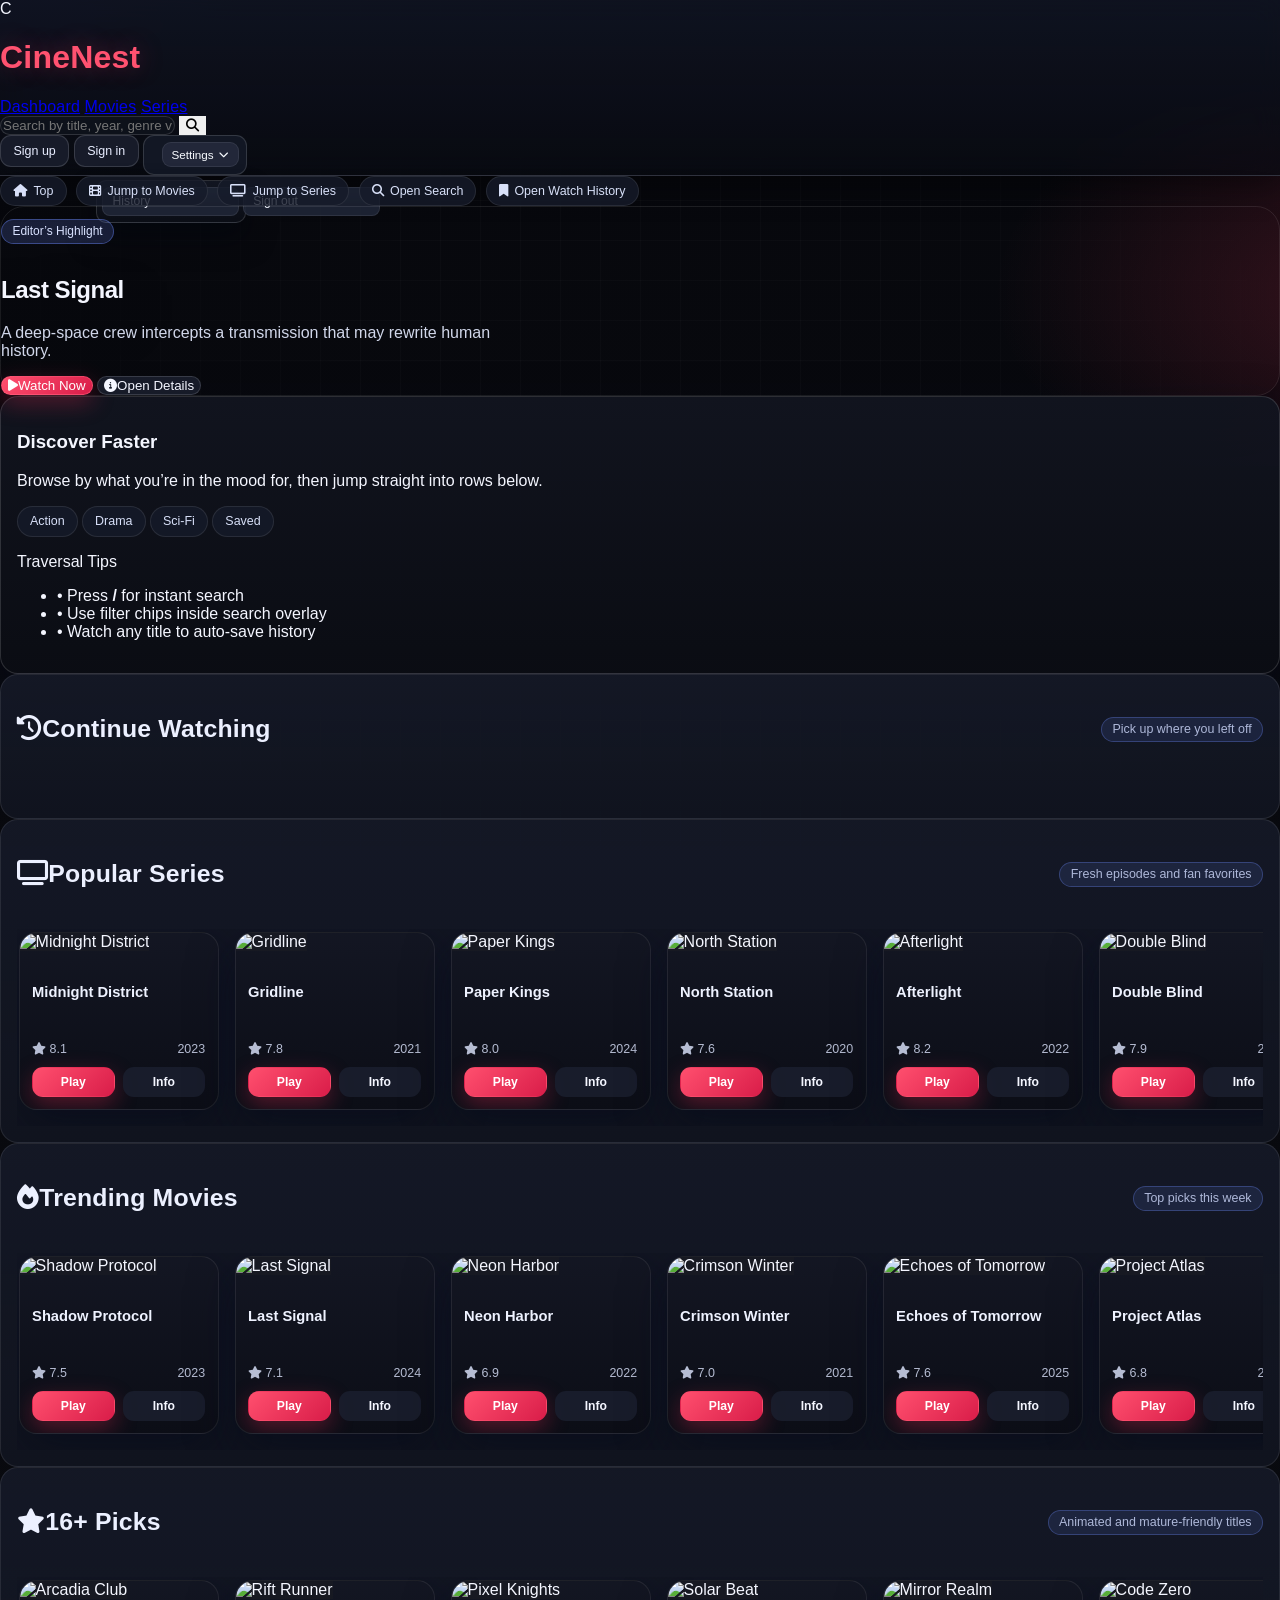
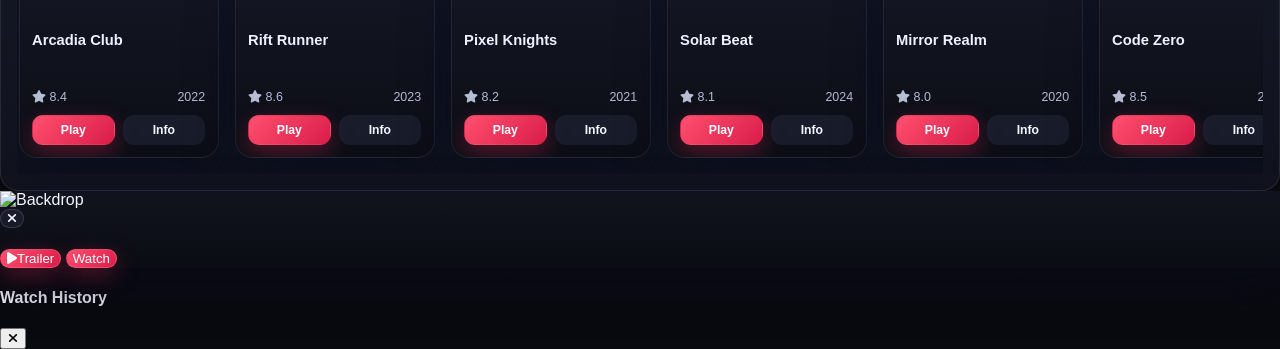
==== commit 695fb764: "continue watching" ====
--- a/index.html
+++ b/index.html
@@ -17,6 +17,11 @@
         }
       }
     };
+
+    if (location.pathname.endsWith("/index.html")) {
+      const cleanPath = location.pathname.replace(/\/index\.html$/, "/");
+      history.replaceState({}, "", `${cleanPath}${location.search}${location.hash}`);
+    }
   </script>
   <link rel="icon" href="data:image/svg+xml,%3Csvg xmlns='http://www.w3.org/2000/svg' viewBox='0 0 64 64'%3E%3Cdefs%3E%3ClinearGradient id='g' x1='0' y1='0' x2='1' y2='1'%3E%3Cstop offset='0%25' stop-color='%236d8bff'/%3E%3Cstop offset='100%25' stop-color='%23ff3d5e'/%3E%3C/linearGradient%3E%3C/defs%3E%3Crect width='64' height='64' rx='14' fill='%23090a0f'/%3E%3Cpath d='M16 44V20h6l8 12 8-12h6v24h-6V30l-8 12-8-12v14z' fill='url(%23g)'/%3E%3C/svg%3E" />
   <link rel="stylesheet" href="https://cdnjs.cloudflare.com/ajax/libs/font-awesome/6.5.2/css/all.min.css" />
@@ -107,6 +112,14 @@
     </section>
 
     <section class="py-8 space-y-8">
+      <div id="continueSection" class="content-block hidden">
+        <div class="row-head">
+          <h3><i class="fa-solid fa-clock-rotate-left text-netflix-red mr-2"></i>Continue Watching</h3>
+          <span class="row-caption">Pick up where you left off</span>
+        </div>
+        <div id="continueRow" class="card-row"></div>
+      </div>
+
       <div id="tvSection" class="content-block">
         <div class="row-head">
           <h3><i class="fa-solid fa-tv text-netflix-red mr-2"></i>Popular Series</h3>
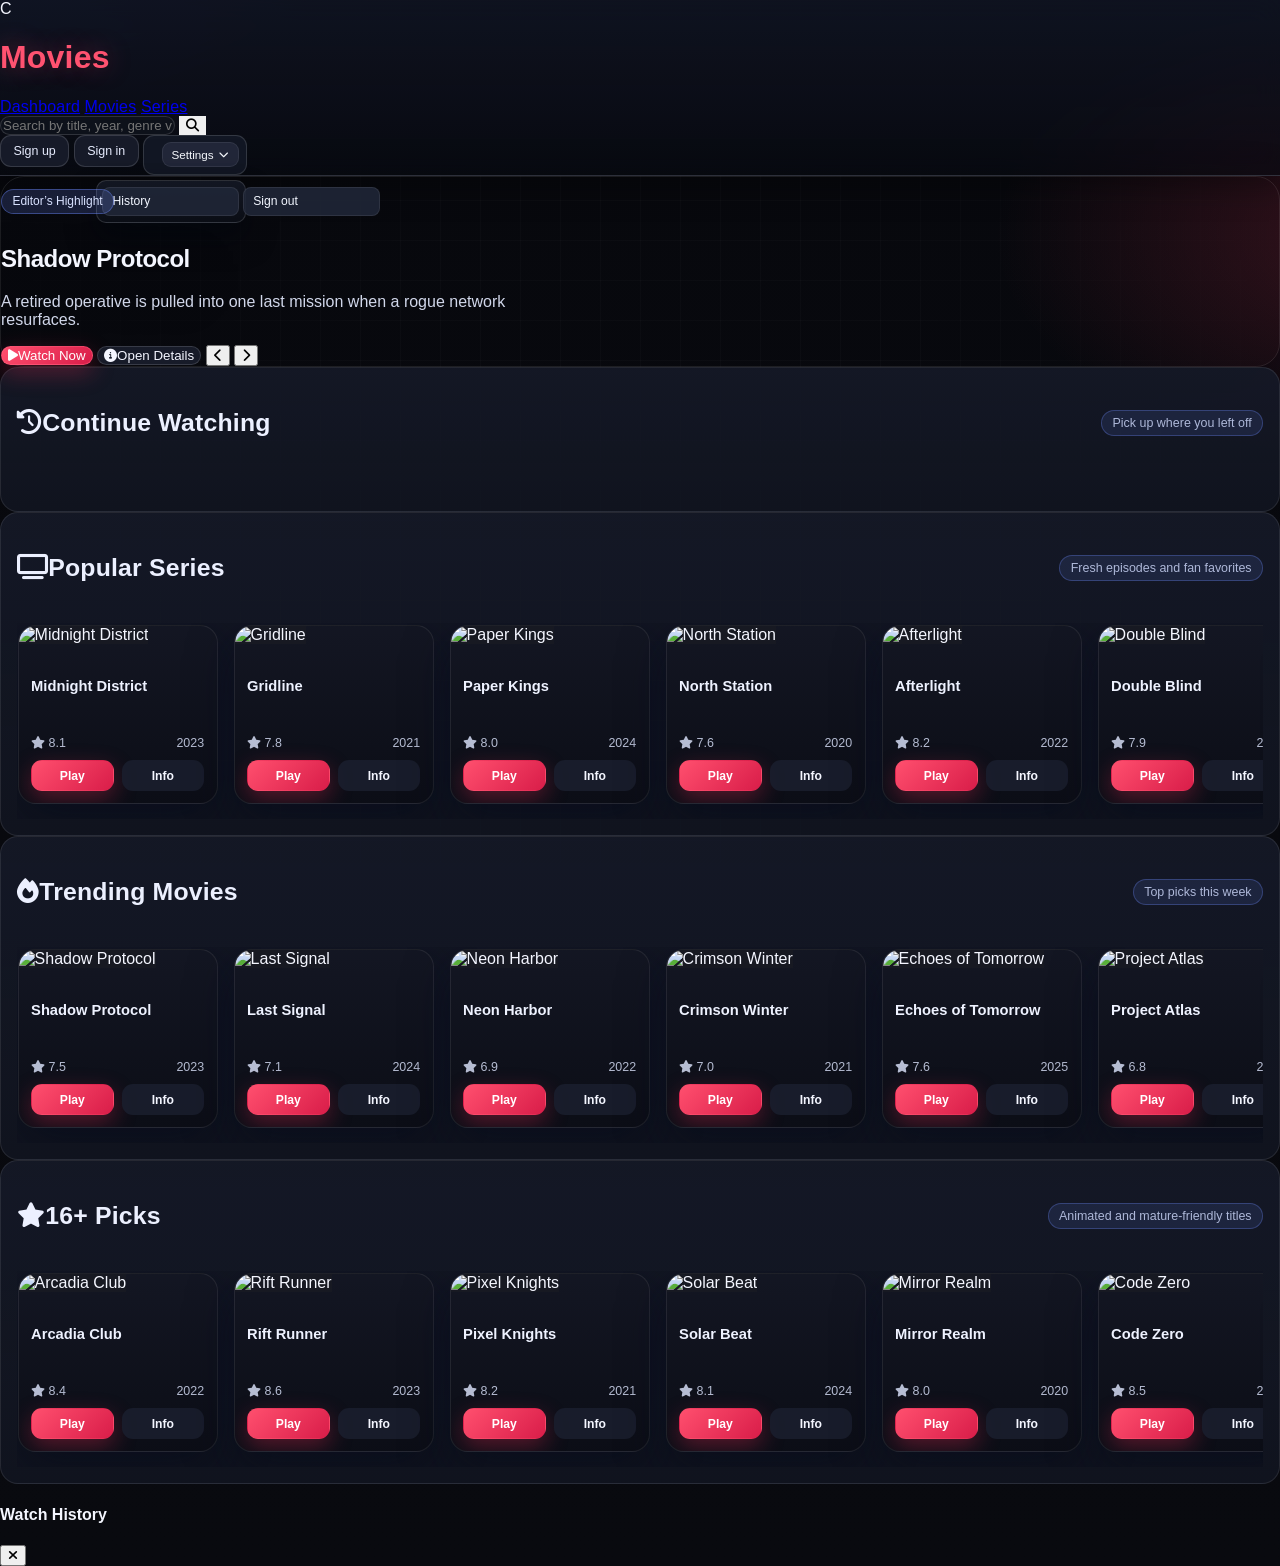
==== commit 8fb098d0: "5" ====
--- a/index.html
+++ b/index.html
@@ -3,7 +3,7 @@
 <head>
   <meta charset="UTF-8" />
   <meta name="viewport" content="width=device-width, initial-scale=1.0" />
-  <title>CineNest • Discover What To Watch</title>
+  <title>Movies • Discover What To Watch</title>
   <script src="https://cdn.tailwindcss.com"></script>
   <script>
     tailwind.config = {
@@ -32,7 +32,7 @@
     <div class="app-shell px-4 lg:px-8 py-4 flex items-center justify-between gap-4">
       <div class="flex items-center gap-3">
         <div class="h-9 w-9 rounded-xl bg-gradient-to-br from-indigo-400 to-rose-500 grid place-items-center font-black text-black">C</div>
-        <h1 class="text-netflix-red text-2xl font-bold cursor-pointer brand-mark" onclick="location.href='/'">CineNest</h1>
+        <h1 class="text-netflix-red text-2xl font-bold cursor-pointer brand-mark" onclick="location.href='/'">Movies</h1>
       </div>
 
       <nav class="hidden lg:flex items-center gap-6 text-sm text-gray-200">
@@ -65,16 +65,8 @@
   </header>
 
   <main class="pt-24 app-shell px-4 lg:px-8 pb-12">
-    <section class="top-utility-bar mt-2 mb-5">
-      <button data-qol-scroll="top" class="utility-pill"><i class="fa-solid fa-house"></i>Top</button>
-      <button data-qol-scroll="movies" class="utility-pill"><i class="fa-solid fa-film"></i>Jump to Movies</button>
-      <button data-qol-scroll="tv" class="utility-pill"><i class="fa-solid fa-tv"></i>Jump to Series</button>
-      <button data-qol-action="search" class="utility-pill"><i class="fa-solid fa-magnifying-glass"></i>Open Search</button>
-      <button data-qol-action="list" class="utility-pill"><i class="fa-solid fa-bookmark"></i>Open Watch History</button>
-    </section>
-
-    <section id="homeLanding" class="grid grid-cols-1 xl:grid-cols-12 gap-6">
-      <div class="xl:col-span-8 relative h-[66vh] overflow-hidden hero-panel">
+    <section id="homeLanding" class="grid grid-cols-1 gap-6">
+      <div class="relative h-[66vh] overflow-hidden hero-panel">
         <div id="heroBackdrop" class="absolute inset-0 bg-cover bg-center"></div>
         <div class="absolute inset-0 bg-gradient-to-r from-black via-black/40 to-transparent"></div>
         <div class="absolute inset-0 bg-gradient-to-t from-black to-transparent"></div>
@@ -86,29 +78,12 @@
             <div class="mt-6 flex flex-wrap gap-3">
               <button id="heroPlay" class="bg-white text-black px-6 py-3 rounded font-semibold"><i class="fa-solid fa-play mr-2"></i>Watch Now</button>
               <button id="heroInfo" class="bg-zinc-700/80 px-6 py-3 rounded font-semibold"><i class="fa-solid fa-circle-info mr-2"></i>Open Details</button>
+              <button id="heroPrev" class="bg-zinc-700/80 px-5 py-3 rounded font-semibold"><i class="fa-solid fa-chevron-left"></i></button>
+              <button id="heroNext" class="bg-zinc-700/80 px-5 py-3 rounded font-semibold"><i class="fa-solid fa-chevron-right"></i></button>
             </div>
           </div>
         </div>
       </div>
-
-      <aside class="xl:col-span-4 content-block flex flex-col gap-4">
-        <h3 class="text-xl font-semibold">Discover Faster</h3>
-        <p class="text-sm text-gray-300">Browse by what you’re in the mood for, then jump straight into rows below.</p>
-        <div class="grid grid-cols-2 gap-2">
-          <button data-qol-scroll="movies" class="utility-pill justify-center">Action</button>
-          <button data-qol-scroll="tv" class="utility-pill justify-center">Drama</button>
-          <button data-qol-action="search" class="utility-pill justify-center">Sci-Fi</button>
-          <button data-qol-action="list" class="utility-pill justify-center">Saved</button>
-        </div>
-        <div class="rounded-xl border border-white/10 bg-black/25 p-3 text-sm text-gray-300">
-          <p class="font-semibold text-white mb-1">Traversal Tips</p>
-          <ul class="space-y-1">
-            <li>• Press <strong>/</strong> for instant search</li>
-            <li>• Use filter chips inside search overlay</li>
-            <li>• Watch any title to auto-save history</li>
-          </ul>
-        </div>
-      </aside>
     </section>
 
     <section class="py-8 space-y-8">
@@ -155,27 +130,12 @@
     </div>
   </div>
 
-  <div id="detailModal" class="hidden fixed inset-0 z-[70] bg-black/80 p-4 lg:p-10">
-    <div class="max-w-5xl mx-auto bg-zinc-900 border border-zinc-700 rounded-xl overflow-hidden max-h-full flex flex-col">
-      <div class="relative h-64 lg:h-80">
-        <img id="detailBackdrop" class="w-full h-full object-cover" alt="Backdrop" />
-        <div class="absolute inset-0 bg-gradient-to-t from-zinc-900 to-transparent"></div>
-        <button id="closeDetail" class="absolute top-4 right-4 h-10 w-10 rounded-full bg-black/70"><i class="fa-solid fa-xmark"></i></button>
-        <div class="absolute bottom-4 left-4 right-4 flex items-end justify-between gap-4">
-          <div>
-            <h4 id="detailTitle" class="text-2xl lg:text-4xl font-bold"></h4>
-            <p id="detailMeta" class="text-sm text-gray-200 mt-1"></p>
-          </div>
-          <div class="flex gap-2">
-            <button id="trailerBtn" class="bg-netflix-red px-4 py-2 rounded font-semibold"><i class="fa-solid fa-play mr-1"></i>Trailer</button>
-            <button id="watchBtn" class="bg-white text-black px-4 py-2 rounded font-semibold">Watch</button>
-          </div>
-        </div>
-      </div>
-      <div class="p-4 lg:p-6 overflow-auto space-y-4">
-        <p id="detailOverview" class="text-gray-300"></p>
-        <div id="trailerWrap" class="hidden aspect-video w-full bg-black rounded overflow-hidden"></div>
-      </div>
+  <div id="detailPageOverlay" class="hidden">
+    <div class="search-page-shell">
+      <button id="closeDetailPageOverlay" class="search-overlay-close" aria-label="Close details overlay">
+        <i class="fa-solid fa-xmark"></i>
+      </button>
+      <iframe id="detailPageFrame" title="Details" src="about:blank"></iframe>
     </div>
   </div>
 
--- a/styles.css
+++ b/styles.css
@@ -533,7 +533,24 @@
   transition: opacity 0.26s ease;
 }
 
+#detailPageOverlay {
+  position: fixed;
+  inset: 0;
+  z-index: 10000;
+  padding: clamp(0.8rem, 2vw, 1.25rem);
+  background: rgba(4, 6, 12, 0.66);
+  backdrop-filter: blur(6px);
+  opacity: 0;
+  pointer-events: none;
+  transition: opacity 0.26s ease;
+}
+
 #searchPageOverlay.is-open {
+  opacity: 1;
+  pointer-events: auto;
+}
+
+#detailPageOverlay.is-open {
   opacity: 1;
   pointer-events: auto;
 }
@@ -554,12 +571,40 @@
   transition: transform 0.34s cubic-bezier(0.2, 0.9, 0.2, 1), opacity 0.3s ease;
 }
 
+#detailPageOverlay .search-page-shell {
+  position: relative;
+  inline-size: min(1260px, 100%);
+  block-size: min(90vh, 980px);
+  margin: 0 auto;
+  border: 1px solid var(--line);
+  border-radius: 18px;
+  overflow: hidden;
+  box-shadow:
+    0 26px 70px rgba(0, 0, 0, 0.62),
+    0 0 0 1px rgba(109, 139, 255, 0.18);
+  transform: translateY(26px) scale(0.965);
+  opacity: 0;
+  transition: transform 0.34s cubic-bezier(0.2, 0.9, 0.2, 1), opacity 0.3s ease;
+}
+
 #searchPageOverlay.is-open .search-page-shell {
   transform: translateY(0) scale(1);
   opacity: 1;
 }
 
+#detailPageOverlay.is-open .search-page-shell {
+  transform: translateY(0) scale(1);
+  opacity: 1;
+}
+
 #searchPageFrame {
+  inline-size: 100%;
+  block-size: 100%;
+  border: 0;
+  background: transparent;
+}
+
+#detailPageFrame {
   inline-size: 100%;
   block-size: 100%;
   border: 0;
@@ -1141,3 +1186,333 @@
     margin-right: 0;
   }
 }
+
+/* ---------- Mobile / Tablet Hardening ---------- */
+html {
+  -webkit-text-size-adjust: 100%;
+}
+
+@media (max-width: 980px) {
+  :root {
+    --card-width: 156px;
+  }
+
+  #navbar .app-shell {
+    flex-wrap: wrap;
+    align-items: stretch;
+    gap: 0.65rem;
+  }
+
+  #navbar .app-shell > div:first-child {
+    inline-size: 100%;
+    justify-content: space-between;
+  }
+
+  #navbar .app-shell > div:last-child {
+    inline-size: 100%;
+    max-inline-size: none;
+    flex-wrap: wrap;
+    gap: 0.55rem;
+  }
+
+  #navbar .app-shell > div:last-child > .relative {
+    inline-size: 100%;
+    min-inline-size: 0;
+  }
+
+  #searchInput {
+    font-size: 16px;
+  }
+
+  .account-pill {
+    margin-inline-start: auto;
+  }
+
+  .account-dropdown {
+    inset-inline-end: 0;
+    min-inline-size: 170px;
+  }
+
+  #homeLanding {
+    gap: 0.8rem;
+  }
+
+  .hero-panel {
+    border-radius: 18px;
+  }
+
+  .row-head {
+    flex-wrap: wrap;
+    gap: 0.45rem;
+  }
+
+  .row-caption {
+    font-size: 0.72rem;
+  }
+
+  .media-poster {
+    block-size: 220px;
+  }
+
+  .media-content {
+    padding: 0.62rem;
+  }
+
+  .media-title {
+    min-block-size: 2.35rem;
+    font-size: 0.86rem;
+  }
+
+  .media-actions {
+    gap: 0.42rem;
+  }
+
+  .history-card {
+    grid-template-columns: 72px 1fr;
+    gap: 0.7rem;
+    padding: 0.58rem;
+  }
+
+  .history-card-poster {
+    inline-size: 72px;
+    block-size: 98px;
+  }
+
+  .search-floating-query {
+    font-size: 0.76rem;
+    max-inline-size: calc(100% - 1.2rem);
+    text-align: center;
+    white-space: nowrap;
+    overflow: hidden;
+    text-overflow: ellipsis;
+  }
+
+  #searchPageOverlay,
+  #detailPageOverlay {
+    padding: 0;
+  }
+
+  #searchPageOverlay .search-page-shell,
+  #detailPageOverlay .search-page-shell {
+    inline-size: 100%;
+    block-size: 100vh;
+    border-radius: 0;
+    border-inline: 0;
+    border-block: 0;
+    margin: 0;
+  }
+
+  .search-overlay-close {
+    inset-inline-end: 0.6rem;
+    inset-block-start: 0.6rem;
+  }
+
+  .watch-topbar .app-shell {
+    flex-wrap: wrap;
+    gap: 0.6rem;
+  }
+
+  .watch-topbar .app-shell > div:first-child,
+  .watch-topbar .app-shell > div:last-child {
+    inline-size: 100%;
+    justify-content: space-between;
+  }
+
+  .watch-page {
+    padding-block-start: 0.95rem;
+  }
+
+  .watch-main-panel {
+    padding: 0.72rem;
+  }
+
+  .watch-controls-block {
+    padding: 0.66rem;
+  }
+
+  #serverList {
+    grid-template-columns: repeat(2, minmax(0, 1fr)) !important;
+  }
+
+  #episodeControls .grid {
+    grid-template-columns: 1fr !important;
+  }
+
+  #playerWrap {
+    border-radius: 12px !important;
+  }
+}
+
+@media (max-width: 640px) {
+  :root {
+    --card-width: 144px;
+  }
+
+  #navbar {
+    backdrop-filter: blur(10px) saturate(130%);
+  }
+
+  #navbar h1 {
+    font-size: 1.45rem !important;
+  }
+
+  .auth-btn,
+  .account-settings {
+    font-size: 0.72rem;
+    padding: 0.42rem 0.58rem;
+  }
+
+  #heroTitle {
+    font-size: clamp(1.7rem, 8.6vw, 2.35rem) !important;
+  }
+
+  #heroOverview {
+    font-size: 0.9rem;
+    line-height: 1.45;
+  }
+
+  #heroPlay,
+  #heroInfo,
+  #heroPrev,
+  #heroNext {
+    padding: 0.62rem 0.78rem !important;
+    font-size: 0.82rem;
+  }
+
+  .card-row {
+    gap: 0.72rem;
+    padding-block-end: 0.55rem;
+    scroll-snap-type: x mandatory;
+  }
+
+  .media-card {
+    scroll-snap-align: start;
+  }
+
+  .media-poster {
+    block-size: 200px;
+  }
+
+  .media-actions button {
+    padding: 0.4rem;
+    font-size: 0.72rem;
+  }
+
+  .history-card-foot {
+    gap: 0.5rem;
+    font-size: 0.72rem;
+  }
+
+  #searchPageOverlay .search-page-shell,
+  #detailPageOverlay .search-page-shell {
+    block-size: 100dvh;
+  }
+
+  .search-shell {
+    border-radius: 0;
+    block-size: 100dvh !important;
+  }
+
+  #searchResults {
+    grid-template-columns: repeat(2, minmax(0, 1fr)) !important;
+    gap: 0.62rem;
+  }
+
+  .search-card img {
+    block-size: 152px;
+  }
+
+  .watch-main-head {
+    gap: 0.5rem;
+    margin-block-end: 0.6rem;
+  }
+
+  .watch-details-btn {
+    padding: 0.44rem 0.66rem;
+    font-size: 0.74rem;
+  }
+
+  #serverList {
+    gap: 0.42rem;
+  }
+
+  #serverList button {
+    font-size: 0.76rem;
+    padding: 0.5rem 0.44rem;
+  }
+
+  .watch-mobile-info {
+    margin-block-start: 0.7rem;
+    padding: 0.72rem;
+  }
+}
+
+@media (max-width: 430px) {
+  :root {
+    --card-width: 136px;
+  }
+
+  #navbar .app-shell {
+    padding-block: 0.62rem !important;
+  }
+
+  #navbar .app-shell > div:last-child {
+    gap: 0.45rem;
+  }
+
+  .account-pill {
+    inline-size: 100%;
+    justify-content: space-between;
+  }
+
+  .account-dropdown {
+    inset-inline: 0;
+    min-inline-size: 0;
+  }
+
+  .hero-kicker {
+    font-size: 0.68rem;
+  }
+
+  #heroPlay,
+  #heroInfo,
+  #heroPrev,
+  #heroNext {
+    flex: 1;
+    justify-content: center;
+    min-inline-size: 0;
+  }
+
+  .row-head h3 {
+    font-size: 1rem;
+  }
+
+  .media-poster {
+    block-size: 186px;
+  }
+
+  .search-card .text {
+    padding: 0.52rem;
+  }
+
+  #searchResults {
+    grid-template-columns: 1fr 1fr !important;
+  }
+
+  .watch-nav-btn {
+    padding: 0.42rem 0.58rem;
+    font-size: 0.74rem;
+  }
+
+  .watch-page {
+    padding-inline: 0.72rem !important;
+  }
+
+  .watch-controls-block {
+    padding: 0.58rem;
+  }
+
+  #episodeControls {
+    padding: 0.62rem !important;
+  }
+}
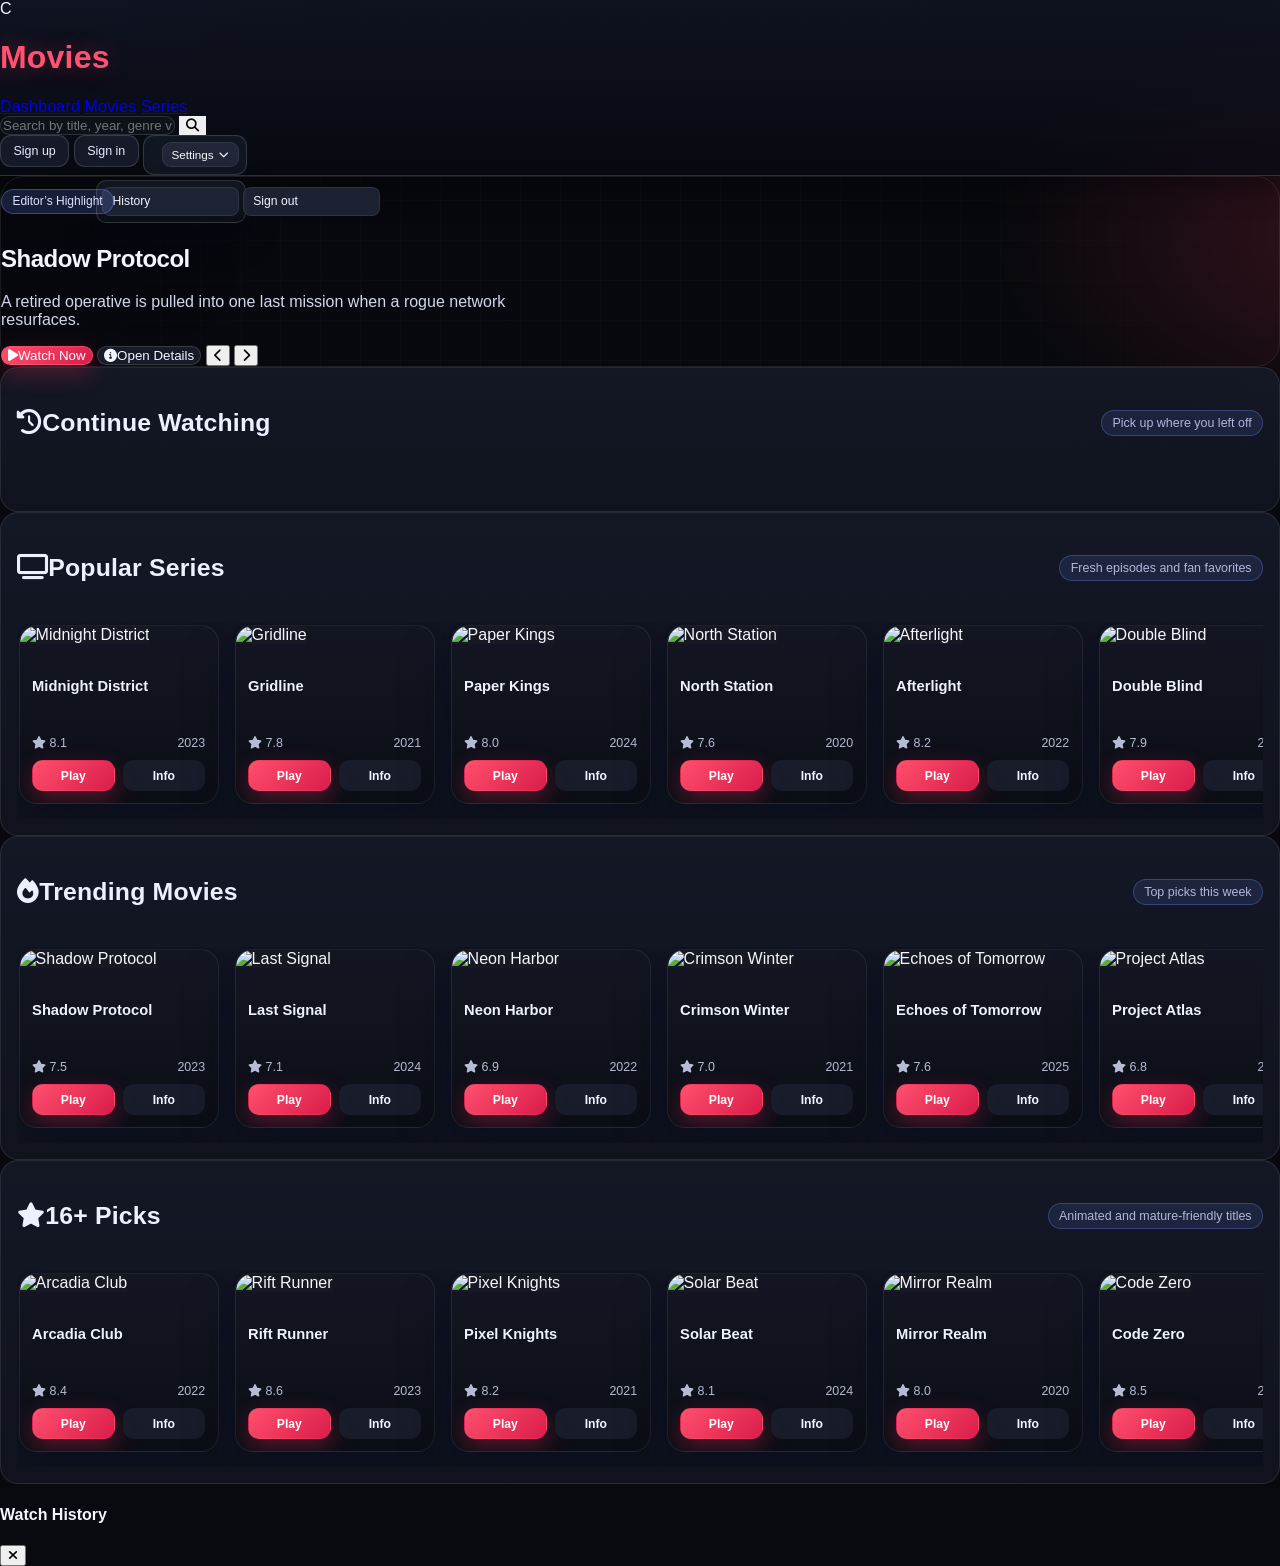
==== commit 2c74e363: "4" ====
--- a/index.html
+++ b/index.html
@@ -151,6 +151,6 @@
 
   <div id="toast" class="hidden fixed bottom-4 right-4 bg-zinc-800 border border-zinc-600 px-4 py-3 rounded-lg text-sm"></div>
 
-  <script type="module" src="src/main.js"></script>
+  <script type="module" src="src/main.js?v=20260305"></script>
 </body>
 </html>
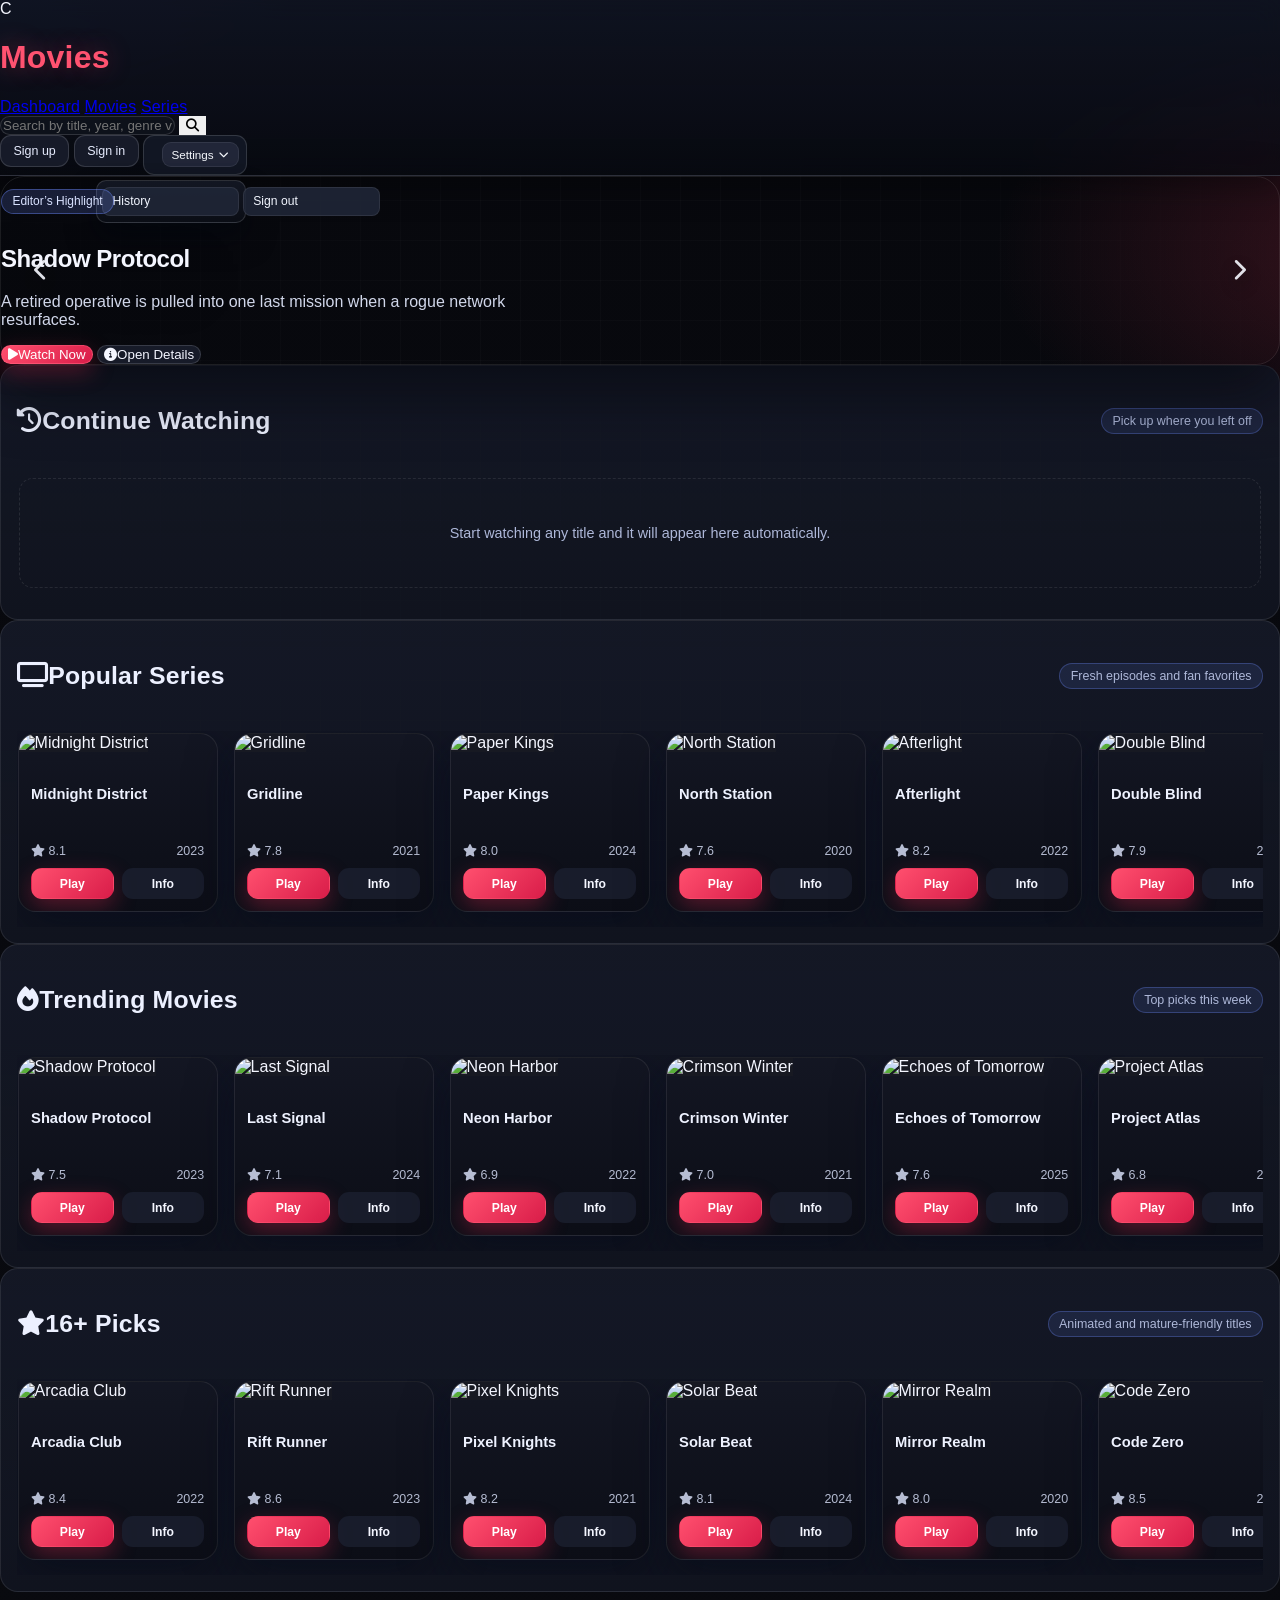
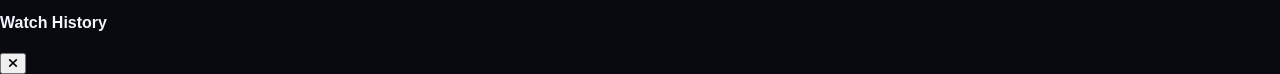
==== commit f8242516: "reset" ====
--- a/index.html
+++ b/index.html
@@ -25,7 +25,7 @@
   </script>
   <link rel="icon" href="data:image/svg+xml,%3Csvg xmlns='http://www.w3.org/2000/svg' viewBox='0 0 64 64'%3E%3Cdefs%3E%3ClinearGradient id='g' x1='0' y1='0' x2='1' y2='1'%3E%3Cstop offset='0%25' stop-color='%236d8bff'/%3E%3Cstop offset='100%25' stop-color='%23ff3d5e'/%3E%3C/linearGradient%3E%3C/defs%3E%3Crect width='64' height='64' rx='14' fill='%23090a0f'/%3E%3Cpath d='M16 44V20h6l8 12 8-12h6v24h-6V30l-8 12-8-12v14z' fill='url(%23g)'/%3E%3C/svg%3E" />
   <link rel="stylesheet" href="https://cdnjs.cloudflare.com/ajax/libs/font-awesome/6.5.2/css/all.min.css" />
-  <link rel="stylesheet" href="styles.css" />
+  <link rel="stylesheet" href="styles.css?v=20260305b" />
 </head>
 <body class="bg-netflix-black text-white min-h-screen app-theme">
   <header id="navbar" class="fixed top-0 inset-x-0 z-50 bg-black/60 backdrop-blur border-b border-white/10">
@@ -70,6 +70,8 @@
         <div id="heroBackdrop" class="absolute inset-0 bg-cover bg-center"></div>
         <div class="absolute inset-0 bg-gradient-to-r from-black via-black/40 to-transparent"></div>
         <div class="absolute inset-0 bg-gradient-to-t from-black to-transparent"></div>
+        <button id="heroPrev" class="hero-edge-nav hero-edge-prev" aria-label="Previous highlight"><i class="fa-solid fa-chevron-left"></i></button>
+        <button id="heroNext" class="hero-edge-nav hero-edge-next" aria-label="Next highlight"><i class="fa-solid fa-chevron-right"></i></button>
         <div class="relative z-10 h-full flex items-end">
           <div class="px-6 lg:px-10 pb-10 max-w-2xl">
             <p class="hero-kicker">Editor’s Highlight</p>
@@ -78,8 +80,6 @@
             <div class="mt-6 flex flex-wrap gap-3">
               <button id="heroPlay" class="bg-white text-black px-6 py-3 rounded font-semibold"><i class="fa-solid fa-play mr-2"></i>Watch Now</button>
               <button id="heroInfo" class="bg-zinc-700/80 px-6 py-3 rounded font-semibold"><i class="fa-solid fa-circle-info mr-2"></i>Open Details</button>
-              <button id="heroPrev" class="bg-zinc-700/80 px-5 py-3 rounded font-semibold"><i class="fa-solid fa-chevron-left"></i></button>
-              <button id="heroNext" class="bg-zinc-700/80 px-5 py-3 rounded font-semibold"><i class="fa-solid fa-chevron-right"></i></button>
             </div>
           </div>
         </div>
@@ -87,7 +87,7 @@
     </section>
 
     <section class="py-8 space-y-8">
-      <div id="continueSection" class="content-block hidden">
+      <div id="continueSection" class="content-block">
         <div class="row-head">
           <h3><i class="fa-solid fa-clock-rotate-left text-netflix-red mr-2"></i>Continue Watching</h3>
           <span class="row-caption">Pick up where you left off</span>
@@ -151,6 +151,6 @@
 
   <div id="toast" class="hidden fixed bottom-4 right-4 bg-zinc-800 border border-zinc-600 px-4 py-3 rounded-lg text-sm"></div>
 
-  <script type="module" src="src/main.js?v=20260305"></script>
+  <script type="module" src="src/main.js?v=20260305b"></script>
 </body>
 </html>
--- a/styles.css
+++ b/styles.css
@@ -220,6 +220,18 @@
 .auth-form {
   display: grid;
   gap: 0.8rem;
+}
+
+.auth-inline-actions {
+  display: flex;
+  justify-content: flex-start;
+}
+
+.auth-submit-secondary {
+  background: rgba(32, 38, 55, 0.9);
+  border-color: var(--line-soft-2);
+  color: #eef2ff;
+  min-inline-size: 180px;
 }
 
 .auth-field {
@@ -860,9 +872,114 @@
 }
 
 .hero-panel {
+  position: relative;
   border-radius: 24px;
   border: 1px solid var(--line-soft-2);
   box-shadow: 0 30px 55px rgba(4, 6, 12, 0.55);
+}
+
+#heroBackdrop {
+  transition: transform 0.44s ease, opacity 0.44s ease;
+}
+
+.hero-panel.hero-anim-next #heroBackdrop {
+  animation: hero-pan-next 0.42s ease;
+}
+
+.hero-panel.hero-anim-prev #heroBackdrop {
+  animation: hero-pan-prev 0.42s ease;
+}
+
+@keyframes hero-pan-next {
+  0% {
+    opacity: 0.6;
+    transform: scale(1.06) translateX(18px);
+  }
+  100% {
+    opacity: 1;
+    transform: scale(1) translateX(0);
+  }
+}
+
+@keyframes hero-pan-prev {
+  0% {
+    opacity: 0.6;
+    transform: scale(1.06) translateX(-18px);
+  }
+  100% {
+    opacity: 1;
+    transform: scale(1) translateX(0);
+  }
+}
+
+.hero-edge-nav {
+  position: absolute;
+  inset-block-start: 50%;
+  transform: translateY(-50%);
+  z-index: 12;
+  block-size: 52px;
+  inline-size: 52px;
+  border: 0;
+  border-radius: 999px;
+  background: transparent;
+  color: #f7f9ff;
+  display: grid;
+  place-items: center;
+  font-size: 1.4rem;
+  text-shadow: 0 8px 18px rgba(0, 0, 0, 0.65);
+  transition: transform 0.2s ease, color 0.2s ease, opacity 0.2s ease;
+  opacity: 0.9;
+}
+
+.hero-edge-nav:hover {
+  transform: translateY(-50%) scale(1.08);
+  color: #ffffff;
+  opacity: 1;
+}
+
+.hero-edge-nav:focus-visible {
+  outline: 2px solid rgba(255, 255, 255, 0.55);
+  outline-offset: 2px;
+}
+
+.hero-edge-nav.hero-nav-click {
+  animation: hero-nav-click 0.28s ease;
+}
+
+@keyframes hero-nav-click {
+  0% {
+    transform: translateY(-50%) scale(0.9);
+    opacity: 0.75;
+  }
+  55% {
+    transform: translateY(-50%) scale(1.18);
+    opacity: 1;
+  }
+  100% {
+    transform: translateY(-50%) scale(1);
+    opacity: 0.95;
+  }
+}
+
+.hero-edge-prev {
+  inset-inline-start: 14px;
+}
+
+.hero-edge-next {
+  inset-inline-end: 14px;
+}
+
+.continue-empty {
+  inline-size: 100%;
+  min-block-size: 110px;
+  border: 1px dashed var(--line-soft-2);
+  border-radius: 14px;
+  display: grid;
+  place-items: center;
+  color: #aeb8d9;
+  font-size: 0.9rem;
+  text-align: center;
+  padding: 0.9rem;
 }
 
 .hero-kicker {
@@ -1372,11 +1489,23 @@
   }
 
   #heroPlay,
-  #heroInfo,
-  #heroPrev,
-  #heroNext {
+  #heroInfo {
     padding: 0.62rem 0.78rem !important;
     font-size: 0.82rem;
+  }
+
+  .hero-edge-nav {
+    block-size: 44px;
+    inline-size: 44px;
+    font-size: 1.14rem;
+  }
+
+  .hero-edge-prev {
+    inset-inline-start: 8px;
+  }
+
+  .hero-edge-next {
+    inset-inline-end: 8px;
   }
 
   .card-row {
@@ -1475,14 +1604,26 @@
   }
 
   #heroPlay,
-  #heroInfo,
-  #heroPrev,
-  #heroNext {
+  #heroInfo {
     flex: 1;
     justify-content: center;
     min-inline-size: 0;
   }
 
+  .hero-edge-nav {
+    block-size: 40px;
+    inline-size: 40px;
+    font-size: 1rem;
+  }
+
+  .hero-edge-prev {
+    inset-inline-start: 4px;
+  }
+
+  .hero-edge-next {
+    inset-inline-end: 4px;
+  }
+
   .row-head h3 {
     font-size: 1rem;
   }
